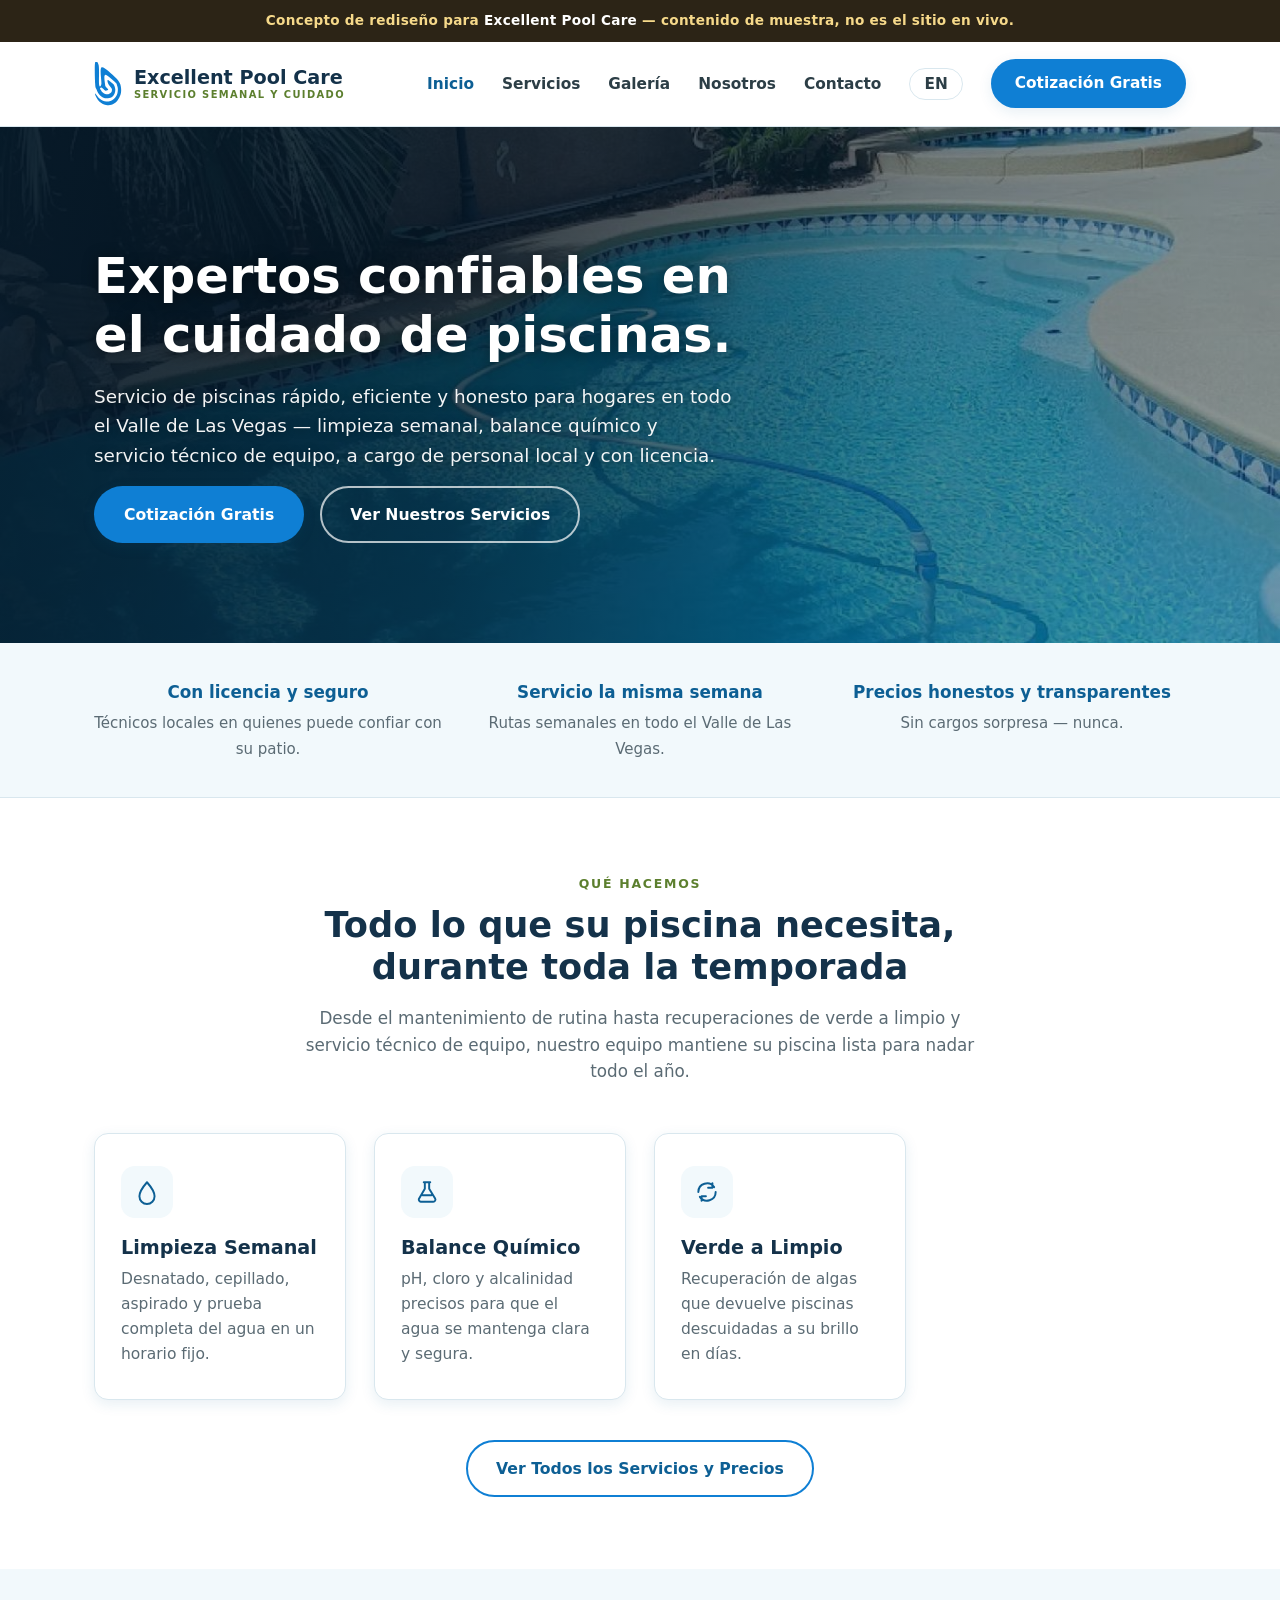
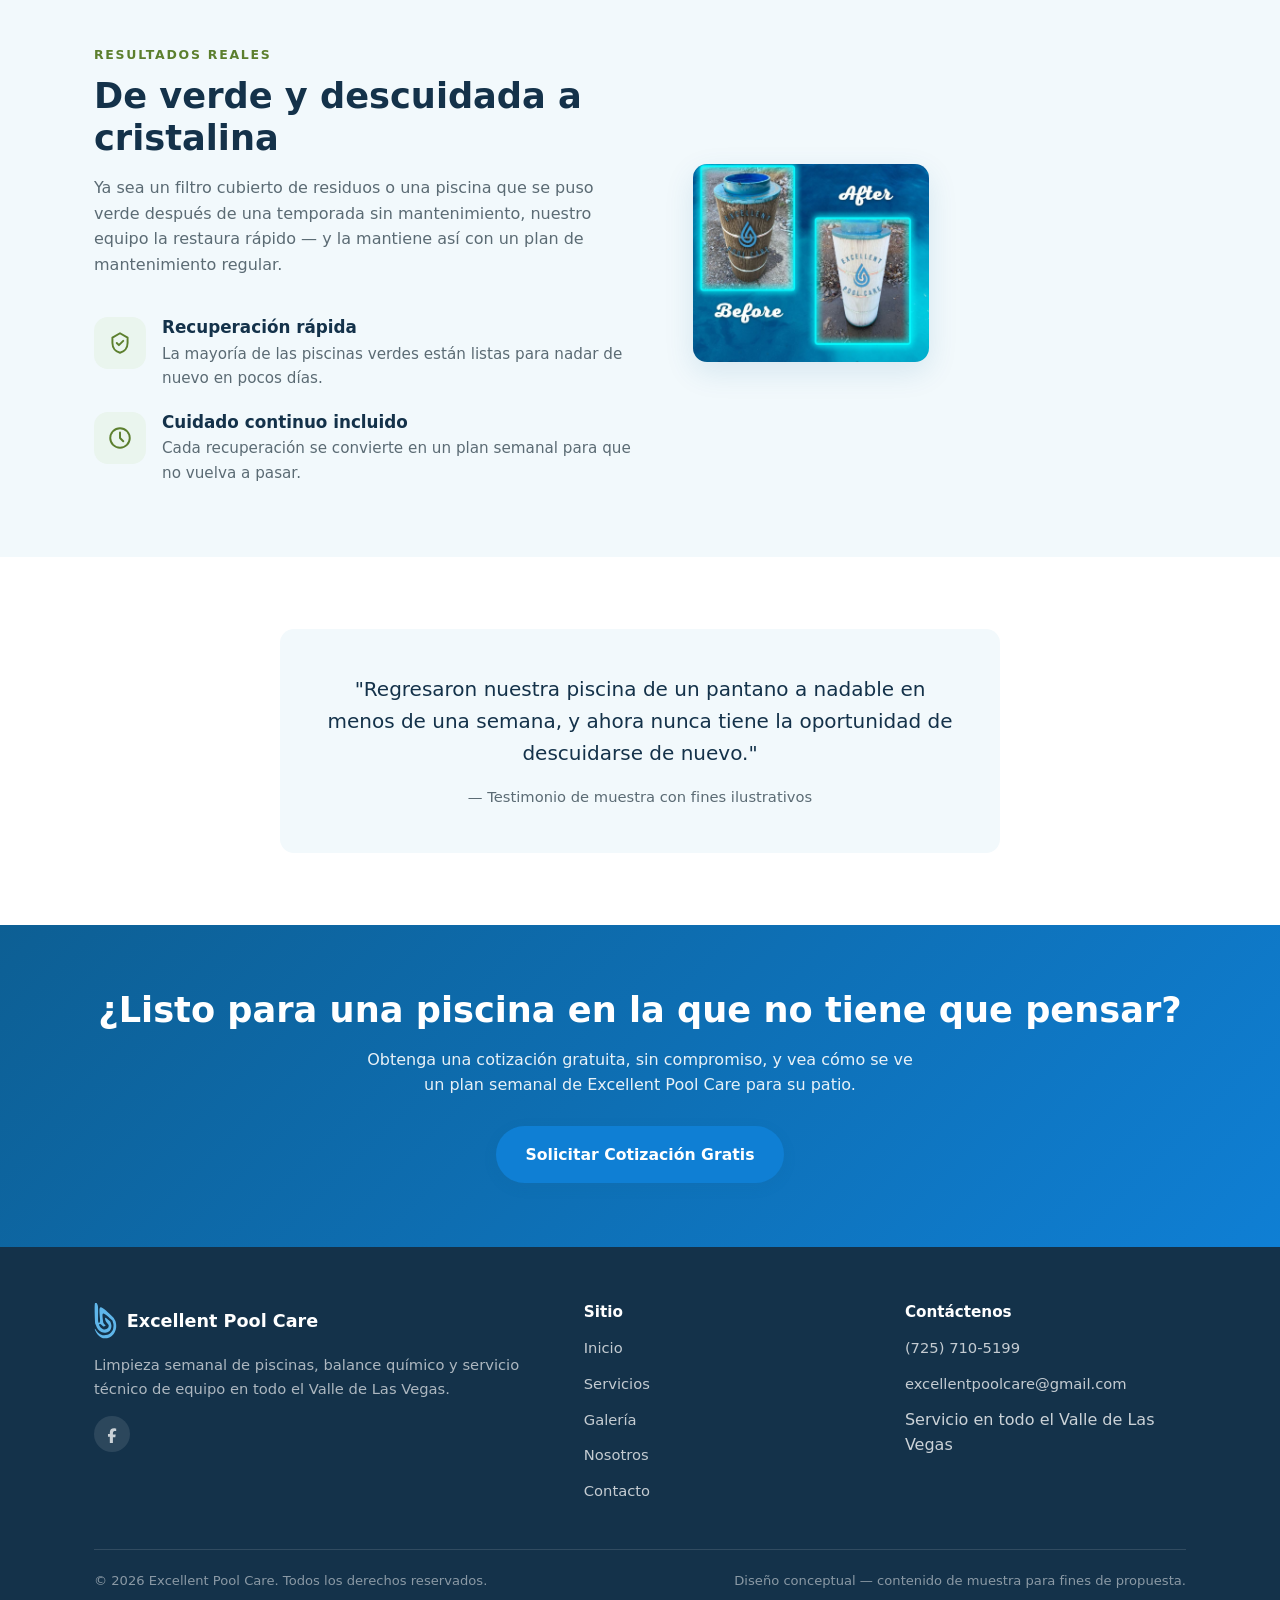
==== es/index.html @ 1e9fe2a5 "Initial commit: Excellent Pool Care redesign Static multi-page bilingual (EN/ES) site with services," ====
<!DOCTYPE html>
<html lang="es">
<head>
<meta charset="UTF-8">
<meta name="viewport" content="width=device-width, initial-scale=1.0">
<title>Excellent Pool Care | Limpieza y Mantenimiento de Piscinas en el Valle de Las Vegas</title>
<meta name="description" content="Excellent Pool Care ofrece limpieza semanal confiable, balance químico, recuperación de piscinas verdes y servicio técnico de equipo para hogares en todo el Valle de Las Vegas. Rápido, eficiente y honesto.">
<link rel="icon" type="image/svg+xml" href="../images/favicon.svg">
<link rel="preload" as="image" href="../images/hero-pool.jpg">
<link rel="stylesheet" href="../css/style.css">
</head>
<body>

<div class="mock-banner">Concepto de rediseño para <strong>Excellent Pool Care</strong> — contenido de muestra, no es el sitio en vivo.</div>

<header class="site-header">
  <div class="container">
    <a class="brand" href="index.html">
      <svg class="brand-mark" viewBox="0 0 63.44 100" xmlns="http://www.w3.org/2000/svg" aria-hidden="true">
        <path d="M 2.39 1.91 C 1.04 8.80 2.17 39.37 2.63 49.22 C 3.09 59.08 3.74 57.13 5.14 61.05 C 6.53 64.97 8.48 69.53 10.99 72.76 C 13.50 75.99 16.75 78.79 20.19 80.41 C 23.64 82.02 27.98 82.80 31.66 82.44 C 35.34 82.08 39.71 80.23 42.29 78.26 C 44.88 76.28 46.18 73.28 47.19 70.61 C 48.21 67.94 48.55 65.03 48.39 62.25 C 48.23 59.46 47.15 56.03 46.24 53.88 C 45.32 51.73 45.36 51.51 42.89 49.34 C 40.42 47.17 33.17 40.80 31.42 40.86 C 29.67 40.92 30.92 46.44 32.38 49.70 C 33.83 52.97 38.79 57.81 40.14 60.45 C 41.50 63.10 40.72 64.08 40.50 65.59 C 40.28 67.10 40.14 68.28 38.83 69.53 C 37.51 70.79 34.89 72.60 32.62 73.12 C 30.35 73.64 27.44 73.36 25.21 72.64 C 22.98 71.92 20.99 70.51 19.24 68.82 C 17.48 67.12 15.59 64.06 14.70 62.49 C 13.80 60.91 13.36 60.04 13.86 59.38 C 14.36 58.72 15.79 57.67 17.68 58.54 C 19.57 59.42 23.40 63.62 25.21 64.64 C 27.02 65.65 27.36 65.03 28.55 64.64 C 29.75 64.24 32.52 63.46 32.38 62.25 C 32.24 61.03 28.91 59.22 27.72 57.35 C 26.52 55.48 25.59 55.69 25.21 51.02 C 24.83 46.34 21.55 30.03 25.45 29.27 C 29.35 28.51 44.13 42.47 48.63 46.48 C 53.13 50.48 51.51 50.90 52.45 53.29 C 53.39 55.68 54.10 57.83 54.24 60.81 C 54.38 63.80 54.00 68.24 53.29 71.21 C 52.57 74.17 51.43 76.34 49.94 78.61 C 48.45 80.88 46.40 83.19 44.32 84.83 C 42.25 86.46 40.26 87.59 37.51 88.41 C 34.77 89.23 30.68 89.78 27.84 89.73 C 24.99 89.67 23.12 89.27 20.43 88.05 C 17.74 86.84 14.68 85.19 11.71 82.44 C 8.74 79.69 3.84 72.22 2.63 71.57 C 1.41 70.91 3.11 75.73 4.42 78.49 C 5.73 81.26 7.93 85.32 10.51 88.17 C 13.10 91.02 16.71 93.91 19.95 95.58 C 23.20 97.25 26.18 98.17 29.99 98.21 C 33.79 98.25 38.87 97.63 42.77 95.82 C 46.67 94.01 50.44 91.08 53.41 87.34 C 56.37 83.59 59.22 77.94 60.57 73.36 C 61.93 68.78 61.89 64.14 61.53 59.86 C 61.17 55.58 60.67 51.89 58.42 47.67 C 56.17 43.45 54.88 40.44 48.03 34.53 C 41.18 28.61 22.54 9.58 17.32 12.19 C 12.11 14.79 17.68 43.71 16.73 50.18 C 15.77 56.65 12.58 58.06 11.59 51.02 C 10.59 43.97 12.29 16.07 10.75 7.89 C 9.22 -0.30 3.74 -4.98 2.39 1.91 Z" fill="#0f7fd4"/>
      </svg>
      <span class="brand-name">Excellent Pool Care<small>SERVICIO SEMANAL Y CUIDADO</small></span>
    </a>
    <button class="nav-toggle" aria-label="Abrir menú de navegación" aria-expanded="false">
      <span></span><span></span><span></span>
    </button>
    <nav class="main-nav">
      <ul>
        <li><a href="index.html" aria-current="page">Inicio</a></li>
        <li><a href="services.html">Servicios</a></li>
        <li><a href="gallery.html">Galería</a></li>
        <li><a href="about.html">Nosotros</a></li>
        <li><a href="contact.html">Contacto</a></li>
        <li><a class="lang-switch" href="../index.html" aria-label="View this site in English">EN</a></li>
        <li><a class="btn btn-primary" href="contact.html">Cotización Gratis</a></li>
      </ul>
    </nav>
  </div>
</header>

<main>

  <!-- Hero -->
  <section class="hero" style="background-image: url('../images/hero-pool.jpg');">
    <div class="container">
      <div class="hero-inner">
        <h1>Expertos confiables en el cuidado de piscinas.</h1>
        <p class="lead">Servicio de piscinas rápido, eficiente y honesto para hogares en todo el Valle de Las Vegas — limpieza semanal, balance químico y servicio técnico de equipo, a cargo de personal local y con licencia.</p>
        <div class="hero-actions">
          <a href="contact.html" class="btn btn-primary">Cotización Gratis</a>
          <a href="services.html" class="btn btn-outline">Ver Nuestros Servicios</a>
        </div>
      </div>
    </div>
  </section>

  <!-- Reassurance strip -->
  <section class="strip">
    <div class="container">
      <div class="grid grid-3">
        <div class="text-center">
          <strong>Con licencia y seguro</strong>
          <span>Técnicos locales en quienes puede confiar con su patio.</span>
        </div>
        <div class="text-center">
          <strong>Servicio la misma semana</strong>
          <span>Rutas semanales en todo el Valle de Las Vegas.</span>
        </div>
        <div class="text-center">
          <strong>Precios honestos y transparentes</strong>
          <span>Sin cargos sorpresa — nunca.</span>
        </div>
      </div>
    </div>
  </section>

  <!-- Services overview -->
  <section>
    <div class="container">
      <div class="section-head">
        <span class="eyebrow">Qué Hacemos</span>
        <h2>Todo lo que su piscina necesita, durante toda la temporada</h2>
        <p>Desde el mantenimiento de rutina hasta recuperaciones de verde a limpio y servicio técnico de equipo, nuestro equipo mantiene su piscina lista para nadar todo el año.</p>
      </div>

      <div class="grid grid-4">
        <div class="card">
          <div class="icon-badge">
            <svg viewBox="0 0 24 24" fill="none" stroke="currentColor" stroke-width="1.8" stroke-linecap="round" stroke-linejoin="round"><path d="M12 3s7 8 7 13a7 7 0 0 1-14 0c0-5 7-13 7-13Z"/></svg>
          </div>
          <h3>Limpieza Semanal</h3>
          <p>Desnatado, cepillado, aspirado y prueba completa del agua en un horario fijo.</p>
        </div>
        <div class="card">
          <div class="icon-badge">
            <svg viewBox="0 0 24 24" fill="none" stroke="currentColor" stroke-width="1.8" stroke-linecap="round" stroke-linejoin="round"><path d="M9 3h6M10 3v6l-5.5 9.5A2 2 0 0 0 6.2 21h11.6a2 2 0 0 0 1.7-3.03L14 9V3M8 15h8"/></svg>
          </div>
          <h3>Balance Químico</h3>
          <p>pH, cloro y alcalinidad precisos para que el agua se mantenga clara y segura.</p>
        </div>
        <div class="card">
          <div class="icon-badge">
            <svg viewBox="0 0 24 24" fill="none" stroke="currentColor" stroke-width="1.8" stroke-linecap="round" stroke-linejoin="round"><path d="M4 12a8 8 0 0 1 14.6-4.5M20 12a8 8 0 0 1-14.6 4.5M17 4v4h-4M7 20v-4h4"/></svg>
          </div>
          <h3>Verde a Limpio</h3>
          <p>Recuperación de algas que devuelve piscinas descuidadas a su brillo en días.</p>
        </div>
      </div>

      <div class="text-center mt-lg">
        <a href="services.html" class="btn btn-secondary">Ver Todos los Servicios y Precios</a>
      </div>
    </div>
  </section>

  <!-- Before / After -->
  <section class="section-alt">
    <div class="container">
      <div class="two-col">
        <div>
          <span class="eyebrow">Resultados Reales</span>
          <h2>De verde y descuidada a cristalina</h2>
          <p style="color: var(--color-text-muted);">Ya sea un filtro cubierto de residuos o una piscina que se puso verde después de una temporada sin mantenimiento, nuestro equipo la restaura rápido — y la mantiene así con un plan de mantenimiento regular.</p>
          <div class="value-list mt-lg" style="grid-template-columns: 1fr;">
            <div class="value-item">
              <div class="icon-badge">
                <svg viewBox="0 0 24 24" fill="none" stroke="currentColor" stroke-width="1.8" stroke-linecap="round" stroke-linejoin="round"><path d="m9 12 2 2 4-4M12 3l7 4v5c0 4.5-3 8-7 9-4-1-7-4.5-7-9V7l7-4Z"/></svg>
              </div>
              <div>
                <h3>Recuperación rápida</h3>
                <p>La mayoría de las piscinas verdes están listas para nadar de nuevo en pocos días.</p>
              </div>
            </div>
            <div class="value-item">
              <div class="icon-badge">
                <svg viewBox="0 0 24 24" fill="none" stroke="currentColor" stroke-width="1.8" stroke-linecap="round" stroke-linejoin="round"><circle cx="12" cy="12" r="9"/><path d="M12 7v5l3 3"/></svg>
              </div>
              <div>
                <h3>Cuidado continuo incluido</h3>
                <p>Cada recuperación se convierte en un plan semanal para que no vuelva a pasar.</p>
              </div>
            </div>
          </div>
        </div>
        <div class="before-after">
          <figure>
            <img src="../images/filter-before-after.jpg" alt="Cartucho de filtro de piscina antes y después de la limpieza por Excellent Pool Care">
          </figure>
        </div>
      </div>
    </div>
  </section>

  <!-- Testimonial -->
  <section>
    <div class="container">
      <div class="testimonial" style="max-width: 720px; margin: 0 auto;">
        <p class="quote">"Regresaron nuestra piscina de un pantano a nadable en menos de una semana, y ahora nunca tiene la oportunidad de descuidarse de nuevo."</p>
        <p class="attribution">— Testimonio de muestra con fines ilustrativos</p>
      </div>
    </div>
  </section>

  <!-- CTA -->
  <section class="cta-band">
    <div class="container">
      <h2>¿Listo para una piscina en la que no tiene que pensar?</h2>
      <p>Obtenga una cotización gratuita, sin compromiso, y vea cómo se ve un plan semanal de Excellent Pool Care para su patio.</p>
      <a href="contact.html" class="btn btn-primary">Solicitar Cotización Gratis</a>
    </div>
  </section>

</main>

<footer class="site-footer">
  <div class="container">
    <div class="footer-grid">
      <div>
        <div class="footer-brand">
          <svg viewBox="0 0 63.44 100" xmlns="http://www.w3.org/2000/svg" aria-hidden="true">
            <path d="M 2.39 1.91 C 1.04 8.80 2.17 39.37 2.63 49.22 C 3.09 59.08 3.74 57.13 5.14 61.05 C 6.53 64.97 8.48 69.53 10.99 72.76 C 13.50 75.99 16.75 78.79 20.19 80.41 C 23.64 82.02 27.98 82.80 31.66 82.44 C 35.34 82.08 39.71 80.23 42.29 78.26 C 44.88 76.28 46.18 73.28 47.19 70.61 C 48.21 67.94 48.55 65.03 48.39 62.25 C 48.23 59.46 47.15 56.03 46.24 53.88 C 45.32 51.73 45.36 51.51 42.89 49.34 C 40.42 47.17 33.17 40.80 31.42 40.86 C 29.67 40.92 30.92 46.44 32.38 49.70 C 33.83 52.97 38.79 57.81 40.14 60.45 C 41.50 63.10 40.72 64.08 40.50 65.59 C 40.28 67.10 40.14 68.28 38.83 69.53 C 37.51 70.79 34.89 72.60 32.62 73.12 C 30.35 73.64 27.44 73.36 25.21 72.64 C 22.98 71.92 20.99 70.51 19.24 68.82 C 17.48 67.12 15.59 64.06 14.70 62.49 C 13.80 60.91 13.36 60.04 13.86 59.38 C 14.36 58.72 15.79 57.67 17.68 58.54 C 19.57 59.42 23.40 63.62 25.21 64.64 C 27.02 65.65 27.36 65.03 28.55 64.64 C 29.75 64.24 32.52 63.46 32.38 62.25 C 32.24 61.03 28.91 59.22 27.72 57.35 C 26.52 55.48 25.59 55.69 25.21 51.02 C 24.83 46.34 21.55 30.03 25.45 29.27 C 29.35 28.51 44.13 42.47 48.63 46.48 C 53.13 50.48 51.51 50.90 52.45 53.29 C 53.39 55.68 54.10 57.83 54.24 60.81 C 54.38 63.80 54.00 68.24 53.29 71.21 C 52.57 74.17 51.43 76.34 49.94 78.61 C 48.45 80.88 46.40 83.19 44.32 84.83 C 42.25 86.46 40.26 87.59 37.51 88.41 C 34.77 89.23 30.68 89.78 27.84 89.73 C 24.99 89.67 23.12 89.27 20.43 88.05 C 17.74 86.84 14.68 85.19 11.71 82.44 C 8.74 79.69 3.84 72.22 2.63 71.57 C 1.41 70.91 3.11 75.73 4.42 78.49 C 5.73 81.26 7.93 85.32 10.51 88.17 C 13.10 91.02 16.71 93.91 19.95 95.58 C 23.20 97.25 26.18 98.17 29.99 98.21 C 33.79 98.25 38.87 97.63 42.77 95.82 C 46.67 94.01 50.44 91.08 53.41 87.34 C 56.37 83.59 59.22 77.94 60.57 73.36 C 61.93 68.78 61.89 64.14 61.53 59.86 C 61.17 55.58 60.67 51.89 58.42 47.67 C 56.17 43.45 54.88 40.44 48.03 34.53 C 41.18 28.61 22.54 9.58 17.32 12.19 C 12.11 14.79 17.68 43.71 16.73 50.18 C 15.77 56.65 12.58 58.06 11.59 51.02 C 10.59 43.97 12.29 16.07 10.75 7.89 C 9.22 -0.30 3.74 -4.98 2.39 1.91 Z" fill="#5fb6ea"/>
          </svg>
          <span>Excellent Pool Care</span>
        </div>
        <p>Limpieza semanal de piscinas, balance químico y servicio técnico de equipo en todo el Valle de Las Vegas.</p>
        <div class="footer-social">
          <a href="https://www.facebook.com/Excellentpoolcare" target="_blank" rel="noopener" aria-label="Excellent Pool Care on Facebook">
            <svg viewBox="0 0 24 24" fill="currentColor" aria-hidden="true"><path d="M9.101 23.691v-7.98H6.627v-3.667h2.474v-1.58c0-4.085 1.848-5.978 5.858-5.978.401 0 .955.042 1.468.103a8.68 8.68 0 0 1 1.141.195v3.325a8.623 8.623 0 0 0-.653-.036 4.6 4.6 0 0 0-.674-.006c-.922 0-1.663.198-2.2.699-.577.523-.855 1.323-.855 2.412v1.353l3.746.001-.494 3.667h-3.223v7.98H9.101z"/></svg>
          </a>
        </div>
      </div>
      <div>
        <h4>Sitio</h4>
        <ul>
          <li><a href="index.html">Inicio</a></li>
          <li><a href="services.html">Servicios</a></li>
          <li><a href="gallery.html">Galería</a></li>
          <li><a href="about.html">Nosotros</a></li>
          <li><a href="contact.html">Contacto</a></li>
        </ul>
      </div>
      <div>
        <h4>Contáctenos</h4>
        <ul>
          <li><a href="tel:+17257105199">(725) 710-5199</a></li>
          <li><a href="mailto:excellentpoolcare@gmail.com">excellentpoolcare@gmail.com</a></li>
          <li>Servicio en todo el Valle de Las Vegas</li>
        </ul>
      </div>
    </div>
    <div class="footer-bottom">
      <span>&copy; <span id="year"></span> Excellent Pool Care. Todos los derechos reservados.</span>
      <span>Diseño conceptual — contenido de muestra para fines de propuesta.</span>
    </div>
  </div>
</footer>

<script src="../js/main.js"></script>

</body>
</html>
---- css/style.css ----
/* ===== Design tokens ===== */
:root {
  --color-primary: #0f7fd4;
  --color-primary-dark: #0d5f94;
  --color-primary-light: #5fb6ea;
  --color-accent: #7ea23c;
  --color-accent-dark: #5c7f2e;
  --color-ink: #14324a;
  --color-text: #2c3e46;
  --color-text-muted: #5b6b74;
  --color-surface: #f2f9fc;
  --color-surface-alt: #eaf5ee;
  --color-border: #d9e7ee;
  --color-white: #ffffff;
  --font-heading: 'Poppins', 'Segoe UI', system-ui, sans-serif;
  --font-body: 'Inter', 'Segoe UI', system-ui, sans-serif;
  --radius: 14px;
  --shadow: 0 10px 30px rgba(15, 95, 148, 0.12);
  --shadow-sm: 0 4px 14px rgba(15, 95, 148, 0.10);
}

* { box-sizing: border-box; }
html { scroll-behavior: smooth; }

body {
  margin: 0;
  font-family: var(--font-body);
  color: var(--color-text);
  background: var(--color-white);
  line-height: 1.6;
  -webkit-font-smoothing: antialiased;
}

h1, h2, h3, h4 {
  font-family: var(--font-heading);
  color: var(--color-ink);
  line-height: 1.2;
  margin: 0 0 16px;
  font-weight: 700;
}

h1 { font-size: clamp(2.1rem, 4vw, 3.1rem); }
h2 { font-size: clamp(1.6rem, 3vw, 2.2rem); }
h3 { font-size: 1.2rem; }

p { margin: 0 0 16px; }
a { color: var(--color-primary-dark); text-decoration: none; }
img { max-width: 100%; display: block; }

.container {
  width: 100%;
  max-width: 1140px;
  margin: 0 auto;
  padding: 0 24px;
}

section { padding: 72px 0; }
.section-alt { background: var(--color-surface); }

.section-head { max-width: 680px; margin: 0 auto 48px; text-align: center; }
.section-head p { color: var(--color-text-muted); font-size: 1.05rem; }

.eyebrow {
  display: inline-block;
  font-size: 0.78rem;
  letter-spacing: 0.14em;
  text-transform: uppercase;
  color: var(--color-accent-dark);
  font-weight: 700;
  margin-bottom: 10px;
}

.text-center { text-align: center; }
.mt-lg { margin-top: 40px; }

/* ===== Buttons ===== */
.btn {
  display: inline-block;
  padding: 14px 28px;
  border-radius: 999px;
  font-weight: 600;
  font-size: 0.98rem;
  transition: transform 0.15s ease, box-shadow 0.15s ease, background 0.15s ease;
  border: 2px solid transparent;
  cursor: pointer;
}
.btn-primary {
  background: var(--color-primary);
  color: var(--color-white);
  box-shadow: var(--shadow-sm);
}
.btn-primary:hover { background: var(--color-primary-dark); transform: translateY(-2px); }
.btn-outline {
  background: transparent;
  border-color: rgba(255,255,255,0.7);
  color: var(--color-white);
}
.btn-outline:hover { background: rgba(255,255,255,0.15); transform: translateY(-2px); }
.btn-secondary {
  background: var(--color-white);
  color: var(--color-primary-dark);
  border-color: var(--color-primary);
}
.btn-secondary:hover { background: var(--color-primary); color: var(--color-white); transform: translateY(-2px); }

/* ===== Header ===== */
.site-header {
  position: sticky;
  top: 0;
  z-index: 100;
  background: rgba(255,255,255,0.94);
  backdrop-filter: blur(8px);
  border-bottom: 1px solid var(--color-border);
}
.site-header .container {
  display: flex;
  align-items: center;
  justify-content: space-between;
  height: 84px;
}
.brand {
  display: flex;
  align-items: center;
  gap: 12px;
  color: var(--color-ink);
}
.brand-mark {
  width: auto;
  height: 44px;
  flex-shrink: 0;
}
.brand-name {
  font-family: var(--font-heading);
  font-weight: 700;
  font-size: 1.2rem;
  line-height: 1.15;
  color: var(--color-ink);
}
.brand-name small {
  display: block;
  font-size: 0.62rem;
  letter-spacing: 0.14em;
  color: var(--color-accent-dark);
  font-weight: 600;
}

.nav-toggle {
  display: none;
  flex-direction: column;
  justify-content: center;
  gap: 5px;
  width: 40px;
  height: 40px;
  background: none;
  border: none;
  cursor: pointer;
}
.nav-toggle span {
  display: block;
  height: 2px;
  background: var(--color-ink);
  border-radius: 2px;
}

.main-nav ul {
  display: flex;
  align-items: center;
  gap: 28px;
  list-style: none;
  margin: 0;
  padding: 0;
}
.main-nav a {
  color: var(--color-text);
  font-weight: 600;
  font-size: 0.96rem;
}
.main-nav a:hover { color: var(--color-primary-dark); }
.main-nav a[aria-current="page"] { color: var(--color-primary-dark); }
.main-nav .btn { padding: 10px 22px; }
.main-nav .btn-primary { color: var(--color-white); }

.lang-switch {
  border: 1px solid var(--color-border);
  border-radius: 999px;
  padding: 6px 14px;
  font-weight: 700 !important;
}
.lang-switch:hover { border-color: var(--color-primary); color: var(--color-primary-dark); }

/* ===== Hero ===== */
.hero {
  position: relative;
  padding: 120px 0 100px;
  color: var(--color-white);
  background-color: var(--color-primary-dark);
  background-size: cover;
  background-position: center;
  overflow: hidden;
}
.hero::before {
  content: '';
  position: absolute;
  inset: 0;
  background: linear-gradient(100deg, rgba(6,26,42,0.92) 0%, rgba(6,26,42,0.78) 38%, rgba(6,40,60,0.55) 68%, rgba(6,40,60,0.42) 100%);
  z-index: 0;
}
.hero .container { position: relative; z-index: 1; }
.hero-inner { max-width: 640px; }
.hero h1 { color: var(--color-white); text-shadow: 0 2px 16px rgba(0,0,0,0.45); }
.hero .lead { font-size: 1.15rem; color: rgba(255,255,255,0.95); text-shadow: 0 1px 10px rgba(0,0,0,0.4); }
.hero-actions { display: flex; gap: 16px; flex-wrap: wrap; margin-top: 8px; }

.page-hero {
  position: relative;
  padding: 80px 0 64px;
  color: var(--color-white);
  background-color: var(--color-primary-dark);
  background-size: cover;
  background-position: center;
  text-align: center;
  overflow: hidden;
}
.page-hero::before {
  content: '';
  position: absolute;
  inset: 0;
  background: linear-gradient(180deg, rgba(6,26,42,0.86), rgba(6,40,60,0.72));
  z-index: 0;
}
.page-hero .container { position: relative; z-index: 1; }
.page-hero h1 { color: var(--color-white); text-shadow: 0 2px 16px rgba(0,0,0,0.45); }
.page-hero p { max-width: 620px; margin: 0 auto; color: rgba(255,255,255,0.95); font-size: 1.08rem; text-shadow: 0 1px 10px rgba(0,0,0,0.4); }
.page-hero .eyebrow { text-shadow: 0 1px 8px rgba(0,0,0,0.4); }

/* ===== Reassurance strip ===== */
.strip {
  padding: 36px 0;
  background: var(--color-surface);
  border-bottom: 1px solid var(--color-border);
}
.strip .grid { gap: 24px; }
.strip strong {
  display: block;
  font-family: var(--font-heading);
  color: var(--color-primary-dark);
  font-size: 1.05rem;
  margin-bottom: 4px;
}
.strip span { color: var(--color-text-muted); font-size: 0.94rem; }

/* ===== Grid ===== */
.grid { display: grid; gap: 28px; }
.grid-2 { grid-template-columns: repeat(2, 1fr); }
.grid-3 { grid-template-columns: repeat(3, 1fr); }
.grid-4 { grid-template-columns: repeat(4, 1fr); }

/* ===== Cards ===== */
.card {
  background: var(--color-white);
  border: 1px solid var(--color-border);
  border-radius: var(--radius);
  padding: 32px 26px;
  box-shadow: var(--shadow-sm);
  transition: transform 0.18s ease, box-shadow 0.18s ease;
}
.card:hover { transform: translateY(-4px); box-shadow: var(--shadow); }
.card h3 { margin-bottom: 8px; }
.card p { color: var(--color-text-muted); margin-bottom: 0; font-size: 0.97rem; }

.icon-badge {
  width: 52px;
  height: 52px;
  border-radius: 14px;
  background: var(--color-surface-alt);
  color: var(--color-accent-dark);
  display: flex;
  align-items: center;
  justify-content: center;
  margin-bottom: 18px;
}
.icon-badge svg { width: 26px; height: 26px; }
.card .icon-badge { background: var(--color-surface); color: var(--color-primary-dark); }

/* ===== Two column ===== */
.two-col {
  display: grid;
  grid-template-columns: 1.1fr 1fr;
  gap: 56px;
  align-items: center;
}
.two-col img { border-radius: var(--radius); box-shadow: var(--shadow); }

.value-list { display: grid; gap: 22px; }
.value-item { display: flex; gap: 16px; align-items: flex-start; }
.value-item .icon-badge { margin-bottom: 0; flex-shrink: 0; }
.value-item h3 { margin-bottom: 4px; font-size: 1.05rem; }
.value-item p { color: var(--color-text-muted); margin-bottom: 0; font-size: 0.95rem; }

/* ===== Before/after ===== */
.before-after {
  display: grid;
  grid-template-columns: 1fr 1fr;
  gap: 20px;
  align-items: center;
}
.before-after figure { margin: 0; }
.before-after img { border-radius: var(--radius); box-shadow: var(--shadow); }
.before-after figcaption {
  text-align: center;
  margin-top: 10px;
  font-family: var(--font-heading);
  font-weight: 700;
  color: var(--color-primary-dark);
  letter-spacing: 0.04em;
  text-transform: uppercase;
  font-size: 0.85rem;
}

/* ===== Gallery ===== */
.gallery-grid {
  display: grid;
  grid-template-columns: repeat(3, 1fr);
  gap: 20px;
}
.gallery-grid figure {
  margin: 0;
  border-radius: var(--radius);
  overflow: hidden;
  box-shadow: var(--shadow-sm);
  position: relative;
}
.gallery-grid img, .gallery-grid video { height: 260px; width: 100%; object-fit: cover; transition: transform 0.3s ease; display: block; background: #000; }
.gallery-grid figure:hover img { transform: scale(1.05); }
.gallery-grid figcaption {
  position: absolute;
  left: 0; right: 0; bottom: 0;
  padding: 14px 16px;
  background: linear-gradient(0deg, rgba(15,50,74,0.85), transparent);
  color: var(--color-white);
  font-size: 0.88rem;
  font-weight: 600;
}

/* ===== Process steps ===== */
.steps {
  display: grid;
  grid-template-columns: repeat(4, 1fr);
  gap: 24px;
  counter-reset: step;
}
.step { text-align: center; }
.step-number {
  width: 46px;
  height: 46px;
  border-radius: 50%;
  background: var(--color-primary);
  color: var(--color-white);
  font-family: var(--font-heading);
  font-weight: 700;
  display: flex;
  align-items: center;
  justify-content: center;
  margin: 0 auto 16px;
}
.step h3 { font-size: 1.02rem; margin-bottom: 6px; }
.step p { color: var(--color-text-muted); font-size: 0.92rem; margin-bottom: 0; }

/* ===== Testimonial ===== */
.testimonial {
  background: var(--color-surface);
  border-radius: var(--radius);
  padding: 44px;
  text-align: center;
}
.testimonial .quote {
  font-family: var(--font-heading);
  font-size: 1.25rem;
  color: var(--color-ink);
  margin-bottom: 16px;
}
.testimonial .attribution { color: var(--color-text-muted); font-size: 0.92rem; margin: 0; }

/* ===== Pricing ===== */
.plan-grid { display: grid; grid-template-columns: repeat(3, 1fr); gap: 28px; }
.plan {
  background: var(--color-white);
  border: 1px solid var(--color-border);
  border-radius: var(--radius);
  padding: 34px 28px;
  box-shadow: var(--shadow-sm);
  display: flex;
  flex-direction: column;
}
.plan.featured {
  border-color: var(--color-primary);
  box-shadow: var(--shadow);
  position: relative;
  transform: translateY(-8px);
}
.plan-badge {
  position: absolute;
  top: -14px;
  left: 50%;
  transform: translateX(-50%);
  background: var(--color-accent);
  color: var(--color-white);
  font-size: 0.72rem;
  font-weight: 700;
  letter-spacing: 0.06em;
  text-transform: uppercase;
  padding: 6px 16px;
  border-radius: 999px;
}
.plan h3 { margin-bottom: 4px; }
.plan .price {
  font-family: var(--font-heading);
  font-size: 2rem;
  font-weight: 700;
  color: var(--color-primary-dark);
  margin-bottom: 4px;
}
.plan .price span { font-size: 0.9rem; font-weight: 500; color: var(--color-text-muted); }
.plan-desc { color: var(--color-text-muted); font-size: 0.92rem; margin-bottom: 20px; }
.plan ul { list-style: none; margin: 0 0 26px; padding: 0; flex-grow: 1; }
.plan li {
  display: flex;
  gap: 10px;
  align-items: flex-start;
  font-size: 0.93rem;
  color: var(--color-text);
  margin-bottom: 12px;
}
.plan li svg { width: 18px; height: 18px; flex-shrink: 0; color: var(--color-accent-dark); margin-top: 2px; }

/* ===== FAQ ===== */
.faq-item {
  border-bottom: 1px solid var(--color-border);
  padding: 22px 0;
}
.faq-item h3 { margin-bottom: 8px; font-size: 1.05rem; }
.faq-item p { color: var(--color-text-muted); margin-bottom: 0; }

/* ===== CTA band ===== */
.cta-band {
  background: linear-gradient(135deg, var(--color-primary-dark), var(--color-primary));
  color: var(--color-white);
  text-align: center;
  padding: 64px 0;
}
.cta-band h2 { color: var(--color-white); }
.cta-band p { color: rgba(255,255,255,0.9); max-width: 560px; margin: 0 auto 28px; }

/* ===== Contact ===== */
.contact-grid {
  display: grid;
  grid-template-columns: 1fr 1fr;
  gap: 48px;
}
.contact-card {
  background: var(--color-white);
  border: 1px solid var(--color-border);
  border-radius: var(--radius);
  padding: 30px;
  box-shadow: var(--shadow-sm);
  margin-bottom: 20px;
}
.contact-card h3 { margin-bottom: 6px; }
.contact-card a { color: var(--color-primary-dark); font-weight: 600; }
.contact-card p { color: var(--color-text-muted); margin-bottom: 4px; }

form.contact-form { display: grid; gap: 18px; }
.form-row { display: grid; grid-template-columns: 1fr 1fr; gap: 18px; }
label { font-weight: 600; font-size: 0.9rem; color: var(--color-ink); margin-bottom: 6px; display: block; }
input, textarea, select {
  width: 100%;
  padding: 12px 14px;
  border: 1px solid var(--color-border);
  border-radius: 10px;
  font-family: var(--font-body);
  font-size: 0.96rem;
  color: var(--color-text);
  background: var(--color-white);
}
input:focus, textarea:focus, select:focus {
  outline: none;
  border-color: var(--color-primary);
  box-shadow: 0 0 0 3px rgba(28,134,201,0.15);
}
textarea { resize: vertical; min-height: 120px; }

.badge-strip {
  display: flex;
  flex-wrap: wrap;
  gap: 14px;
  margin-top: 18px;
}
.badge-pill {
  display: inline-flex;
  align-items: center;
  gap: 8px;
  background: var(--color-surface);
  border: 1px solid var(--color-border);
  border-radius: 999px;
  padding: 8px 16px;
  font-size: 0.85rem;
  font-weight: 600;
  color: var(--color-primary-dark);
}
.badge-pill svg { width: 16px; height: 16px; color: var(--color-accent-dark); }

.mock-banner {
  background: #2c2416;
  color: #f6d98a;
  text-align: center;
  font-size: 0.85rem;
  font-weight: 600;
  padding: 10px 16px;
  letter-spacing: 0.02em;
}
.mock-banner strong { color: #fff; }

/* ===== Footer ===== */
.site-footer {
  background: var(--color-ink);
  color: rgba(255,255,255,0.78);
  padding: 56px 0 24px;
}
.footer-grid {
  display: grid;
  grid-template-columns: 1.6fr 1fr 1fr;
  gap: 40px;
  padding-bottom: 36px;
  border-bottom: 1px solid rgba(255,255,255,0.12);
}
.footer-brand { display: flex; align-items: center; gap: 10px; margin-bottom: 14px; }
.footer-brand svg { width: auto; height: 36px; }
.footer-brand span { font-family: var(--font-heading); font-weight: 700; color: #fff; font-size: 1.1rem; }
.site-footer p { color: rgba(255,255,255,0.65); font-size: 0.92rem; }
.site-footer h4 { color: #fff; font-size: 0.95rem; margin-bottom: 14px; }
.site-footer ul { list-style: none; margin: 0; padding: 0; }
.site-footer li { margin-bottom: 10px; }
.site-footer a { color: rgba(255,255,255,0.75); font-size: 0.92rem; }
.site-footer a:hover { color: #fff; }
.footer-social a {
  display: inline-flex;
  align-items: center;
  justify-content: center;
  width: 36px; height: 36px;
  border-radius: 50%;
  background: rgba(255,255,255,0.1);
}
.footer-social svg { width: 18px; height: 18px; }
.footer-bottom {
  display: flex;
  justify-content: space-between;
  flex-wrap: wrap;
  gap: 10px;
  padding-top: 20px;
  font-size: 0.82rem;
  color: rgba(255,255,255,0.5);
}

/* ===== Responsive ===== */
@media (max-width: 900px) {
  .grid-4 { grid-template-columns: repeat(2, 1fr); }
  .grid-3 { grid-template-columns: repeat(2, 1fr); }
  .two-col { grid-template-columns: 1fr; }
  .contact-grid { grid-template-columns: 1fr; }
  .plan-grid { grid-template-columns: 1fr; }
  .plan.featured { transform: none; }
  .steps { grid-template-columns: repeat(2, 1fr); }
  .gallery-grid { grid-template-columns: repeat(2, 1fr); }
  .footer-grid { grid-template-columns: 1fr 1fr; }
}

@media (max-width: 720px) {
  .nav-toggle { display: flex; }
  .main-nav {
    position: absolute;
    top: 84px;
    left: 0;
    right: 0;
    background: var(--color-white);
    border-bottom: 1px solid var(--color-border);
    box-shadow: var(--shadow);
    display: none;
  }
  .main-nav.open { display: block; }
  .main-nav ul {
    flex-direction: column;
    align-items: stretch;
    gap: 0;
    padding: 12px 24px 24px;
  }
  .main-nav li { border-bottom: 1px solid var(--color-border); }
  .main-nav li:last-child { border-bottom: none; padding-top: 14px; }
  .main-nav a { display: block; padding: 14px 0; }
  .main-nav .btn { text-align: center; color: var(--color-white); }
  .grid-2, .grid-3, .grid-4 { grid-template-columns: 1fr; }
  .before-after { grid-template-columns: 1fr; }
  .steps { grid-template-columns: 1fr; }
  .gallery-grid { grid-template-columns: 1fr; }
  .form-row { grid-template-columns: 1fr; }
  .footer-grid { grid-template-columns: 1fr; }
  section { padding: 56px 0; }
  .hero { padding: 90px 0 70px; }
}
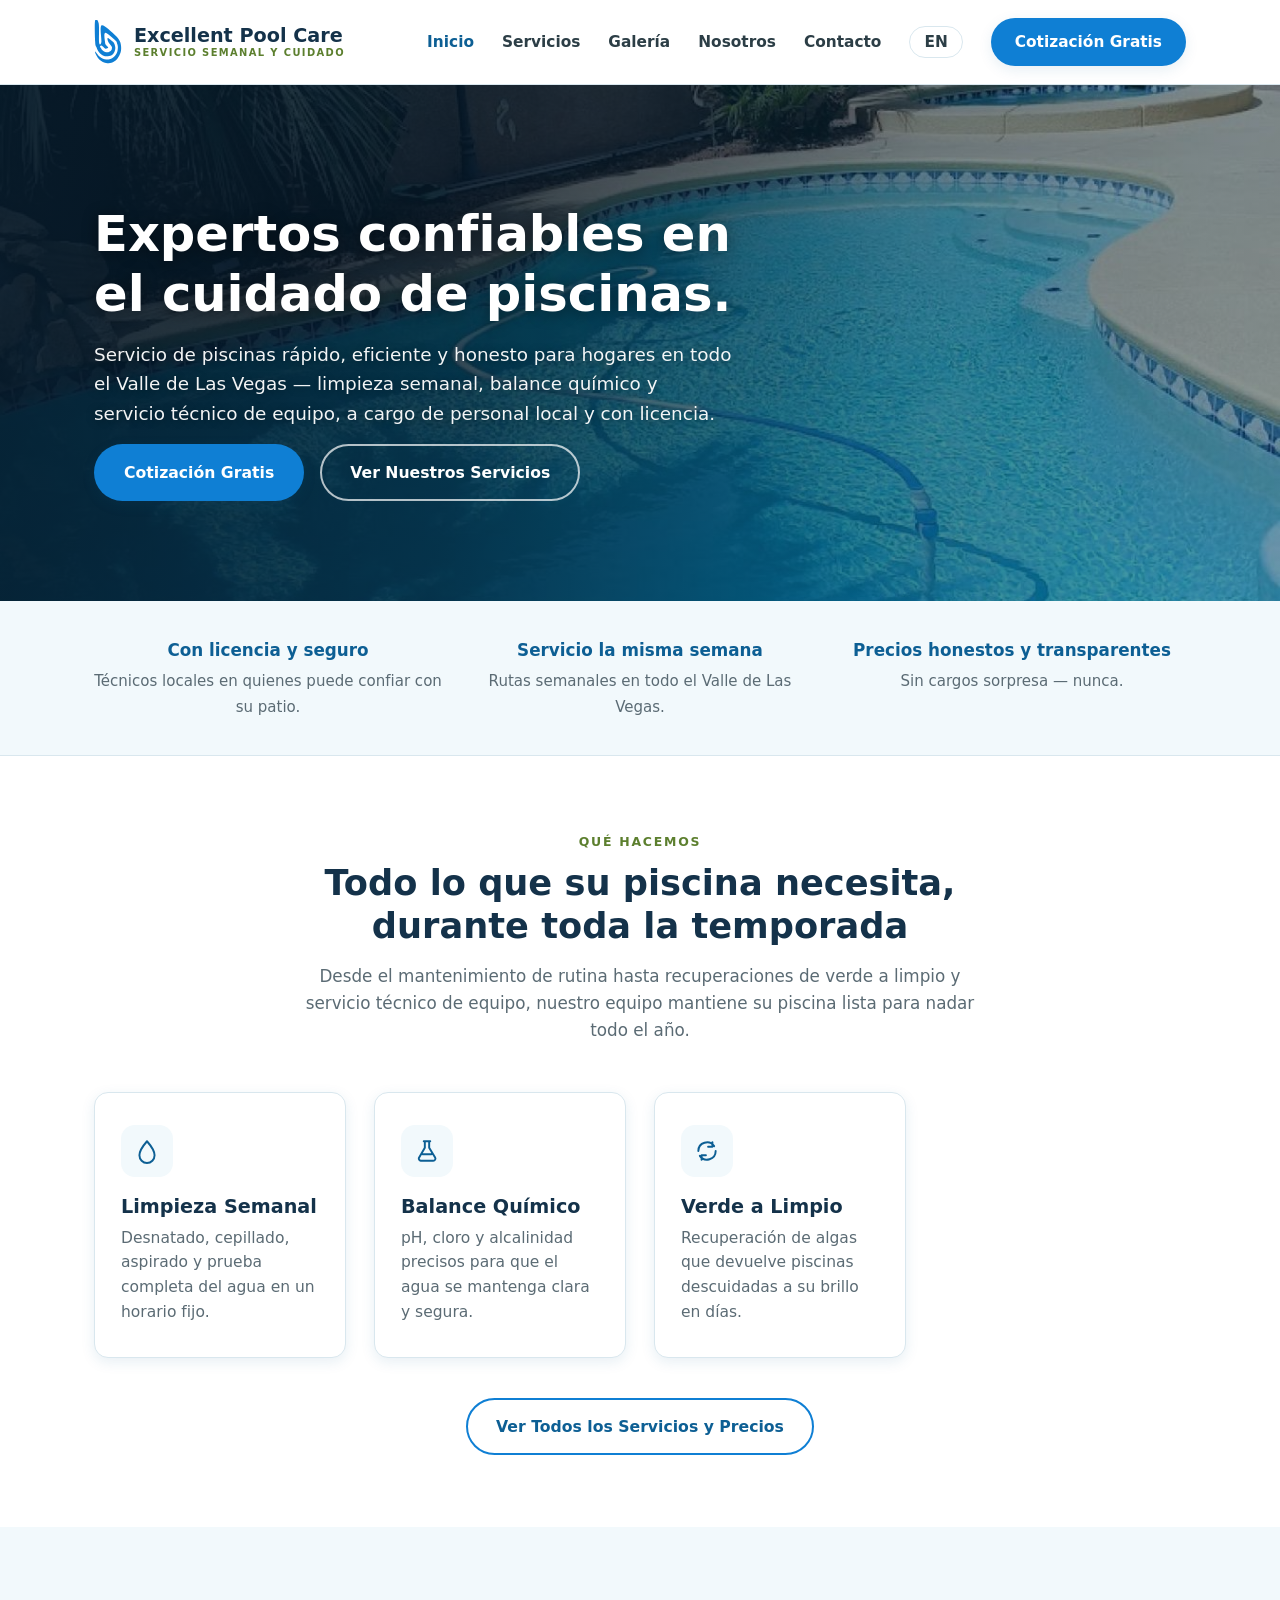
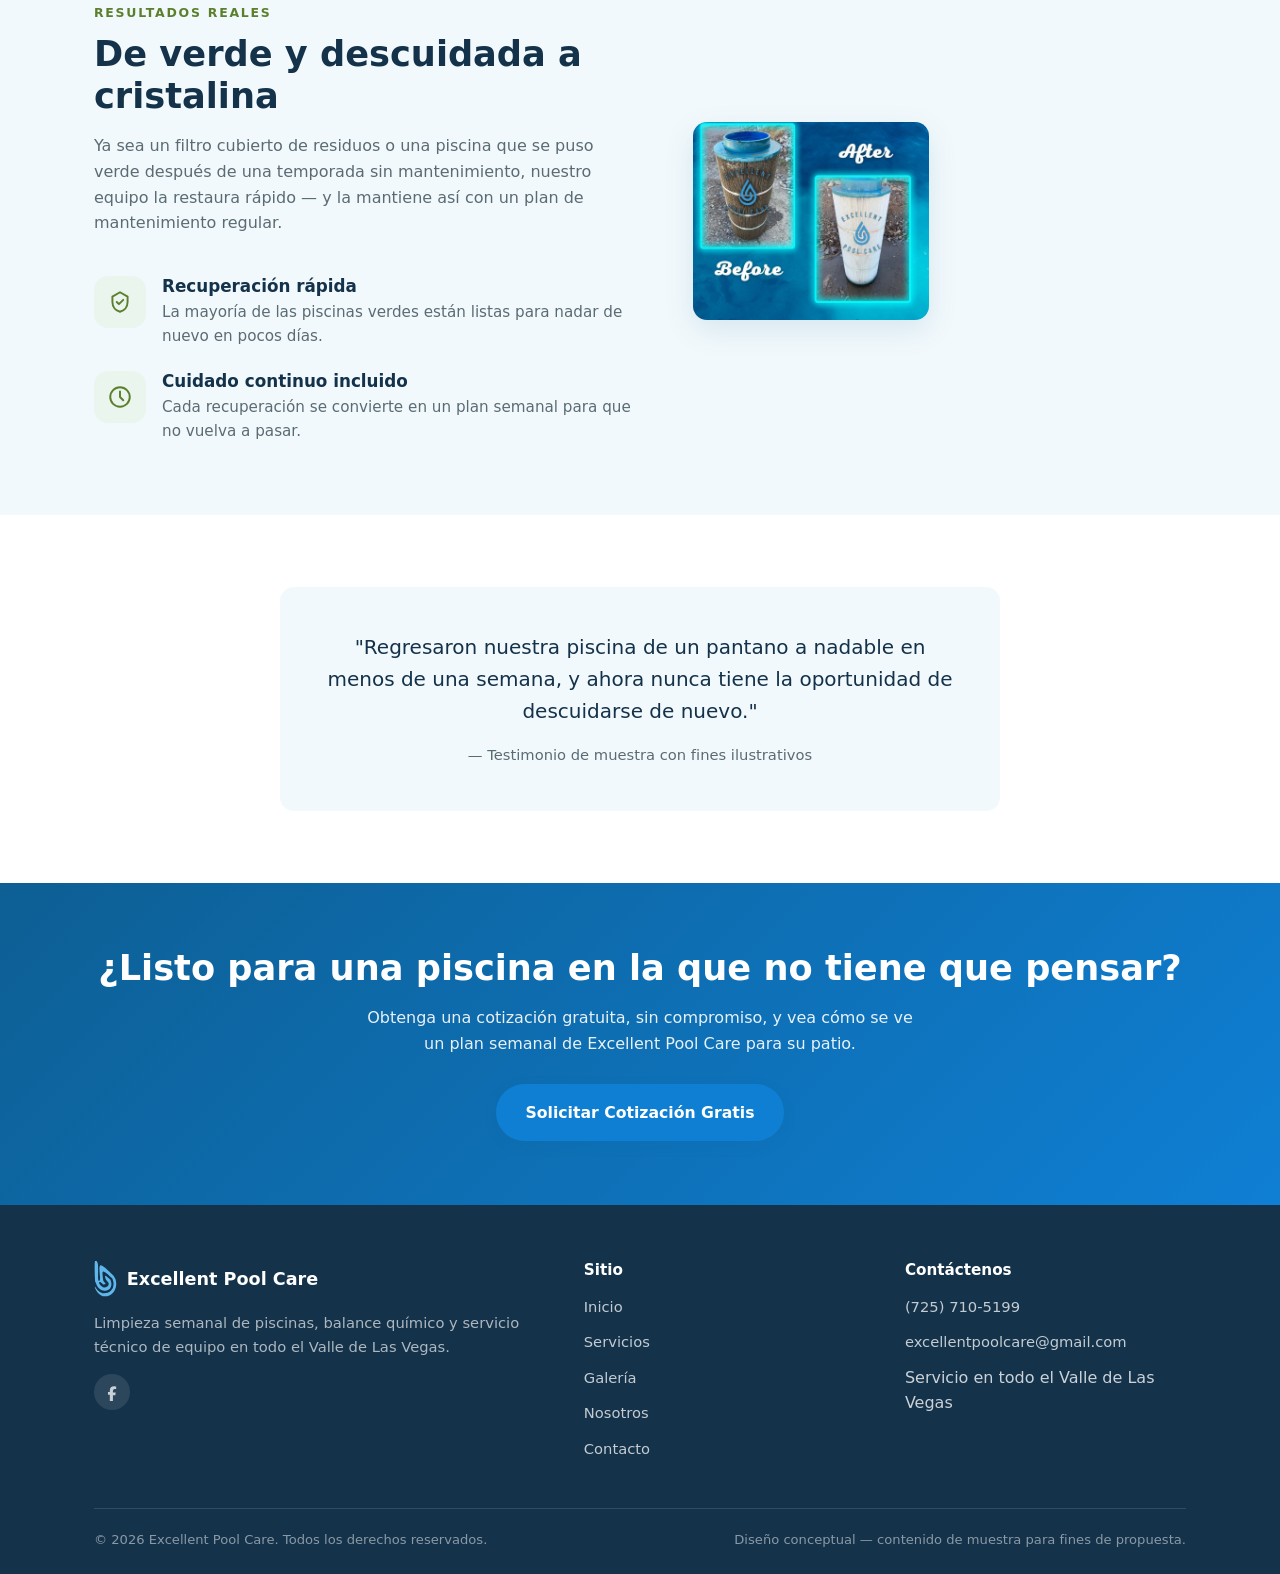
==== commit 1311db40: "Remove mockup banner now that the site is live Site is deployed to excellentpoolcare.com in producti" ====
--- a/es/index.html
+++ b/es/index.html
@@ -11,7 +11,6 @@
 </head>
 <body>
 
-<div class="mock-banner">Concepto de rediseño para <strong>Excellent Pool Care</strong> — contenido de muestra, no es el sitio en vivo.</div>
 
 <header class="site-header">
   <div class="container">
--- a/css/style.css
+++ b/css/style.css
@@ -508,17 +508,6 @@
   color: var(--color-primary-dark);
 }
 .badge-pill svg { width: 16px; height: 16px; color: var(--color-accent-dark); }
-
-.mock-banner {
-  background: #2c2416;
-  color: #f6d98a;
-  text-align: center;
-  font-size: 0.85rem;
-  font-weight: 600;
-  padding: 10px 16px;
-  letter-spacing: 0.02em;
-}
-.mock-banner strong { color: #fff; }
 
 /* ===== Footer ===== */
 .site-footer {
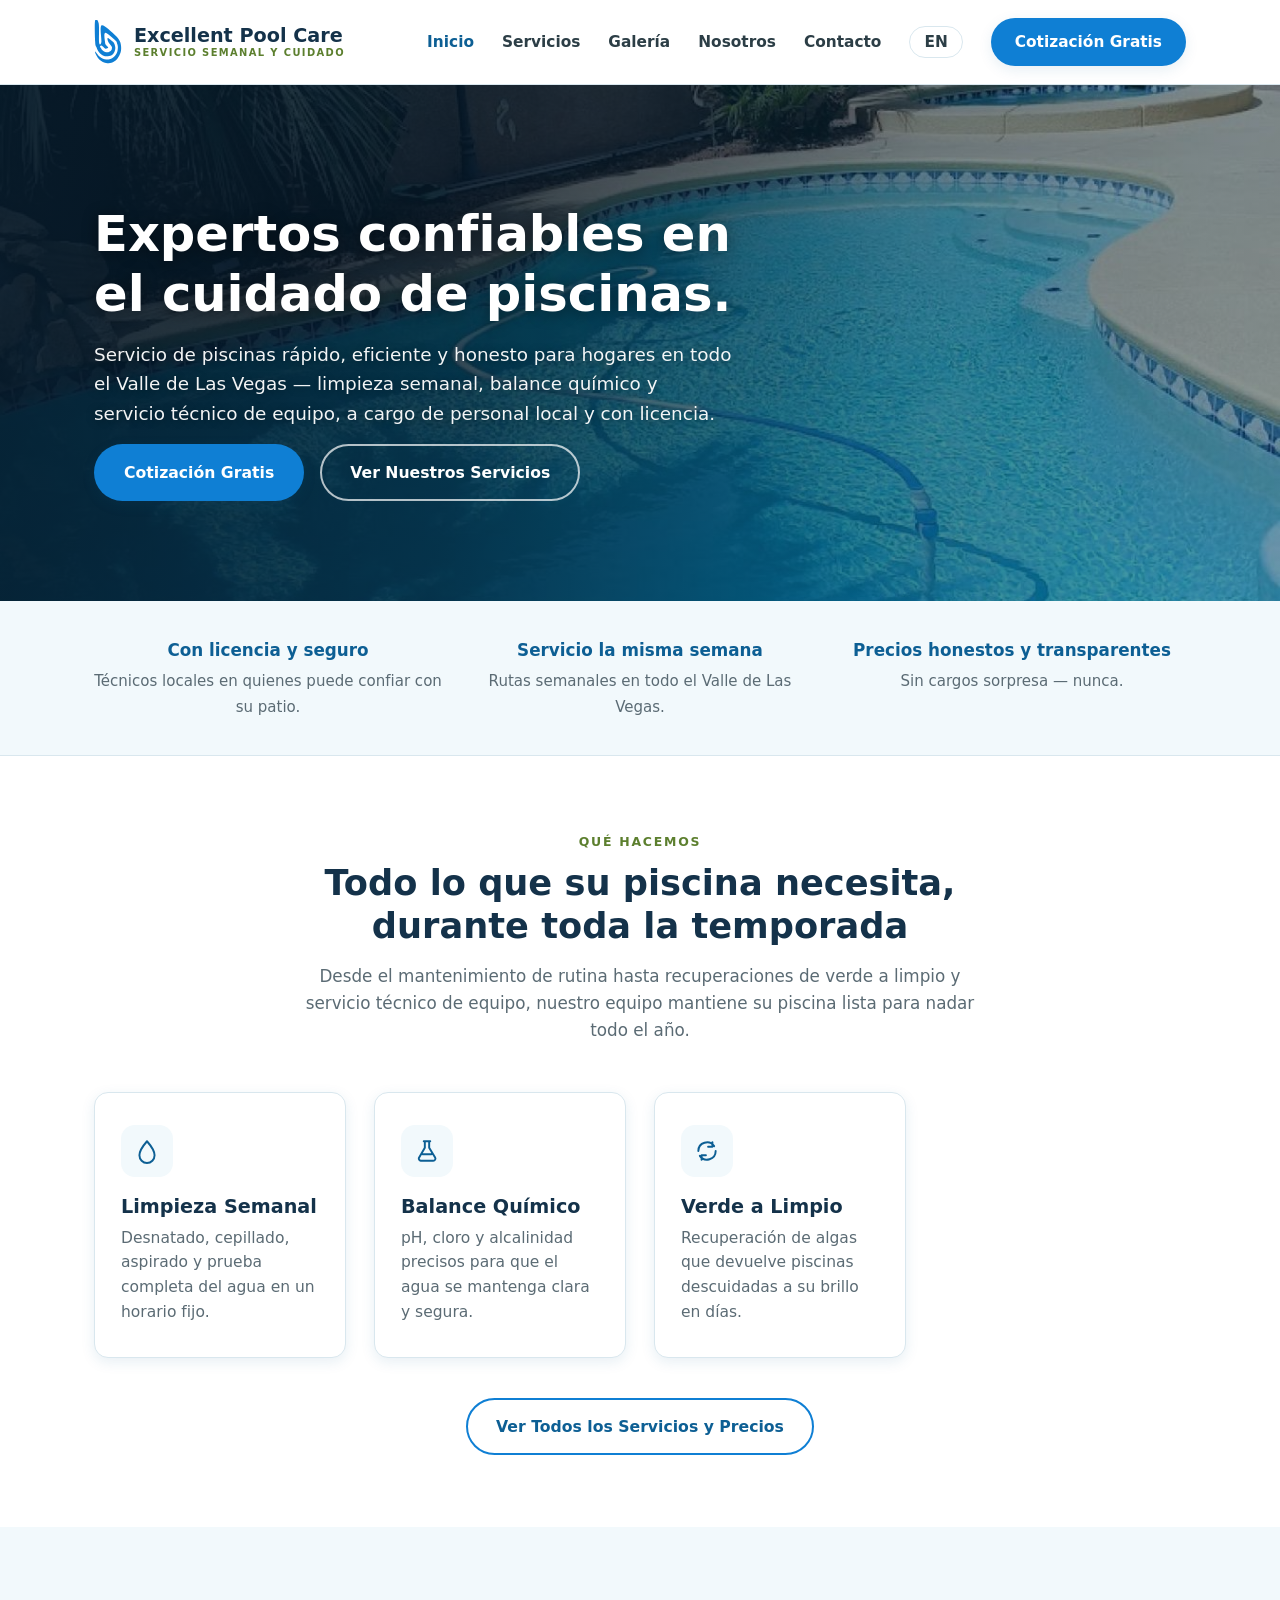
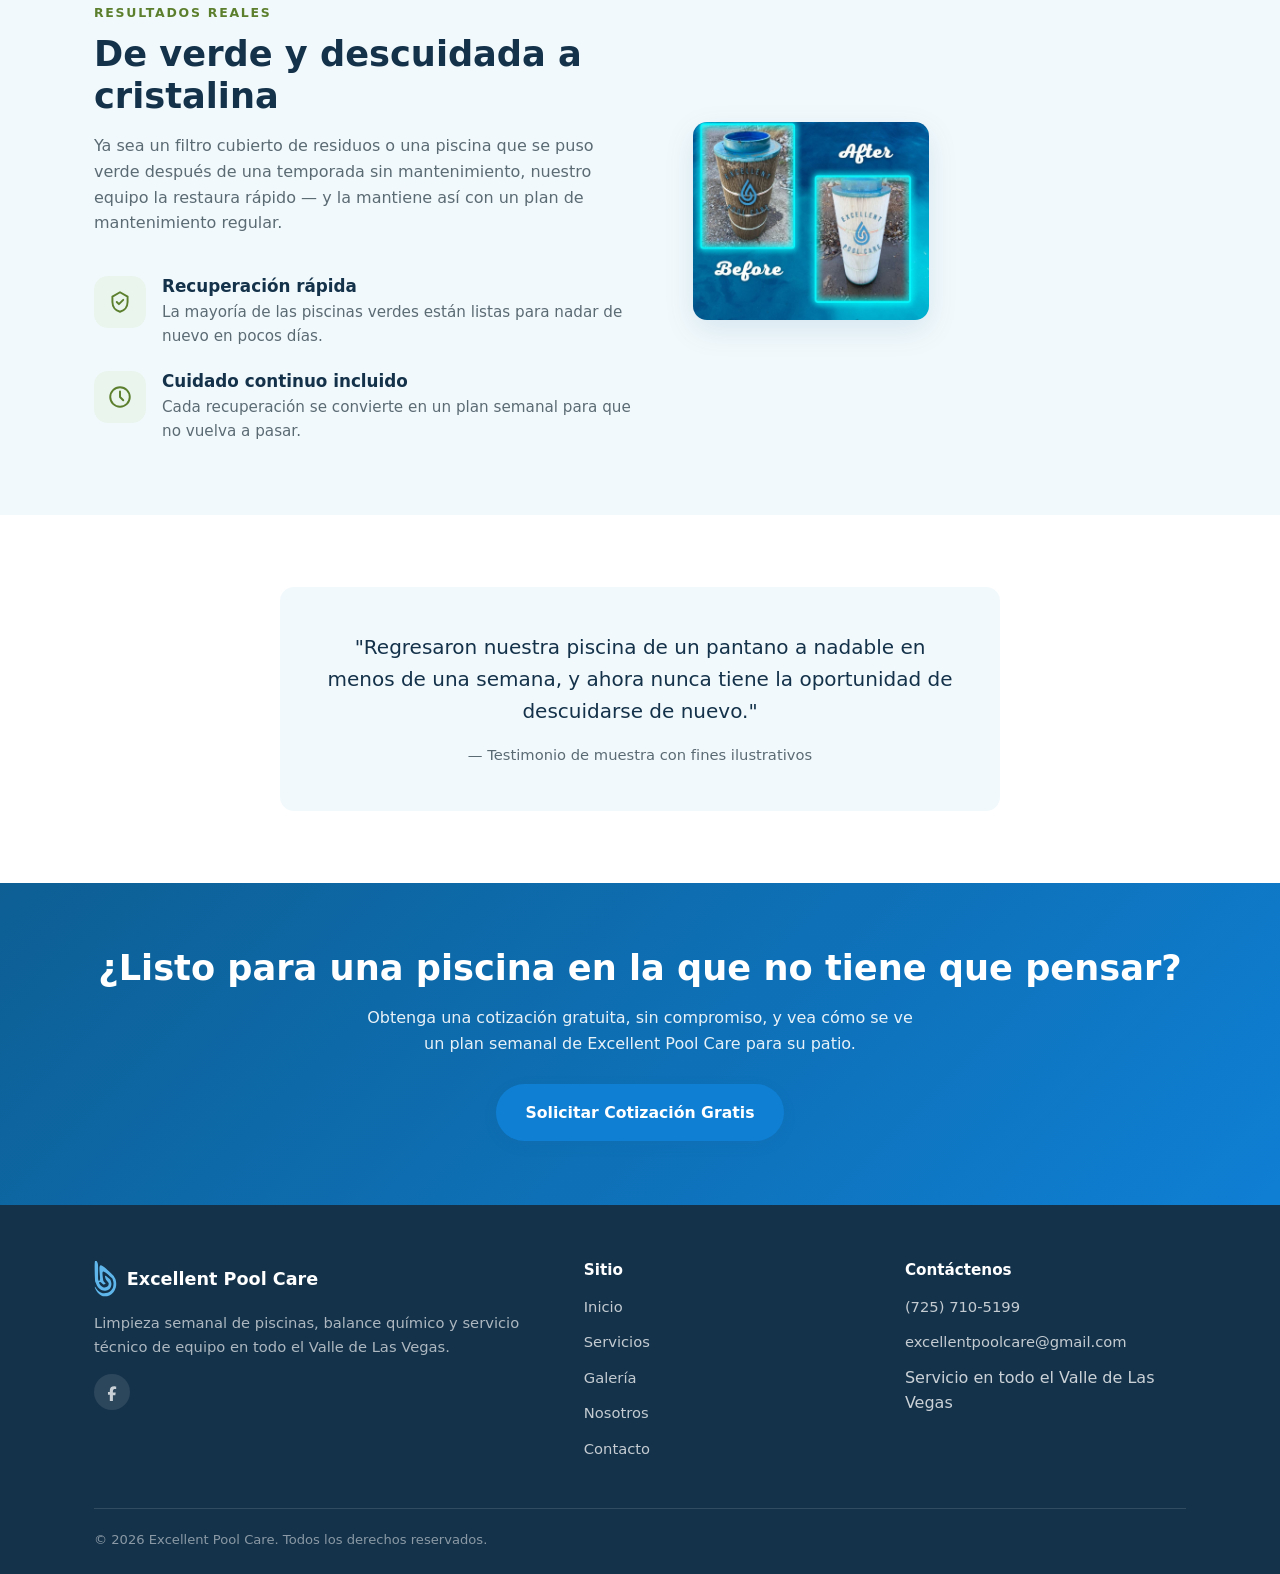
==== commit 608e4475: "Remove pitch-purposes footer line now that the site is live Same reasoning as the mockup banner remo" ====
--- a/es/index.html
+++ b/es/index.html
@@ -209,7 +209,6 @@
     </div>
     <div class="footer-bottom">
       <span>&copy; <span id="year"></span> Excellent Pool Care. Todos los derechos reservados.</span>
-      <span>Diseño conceptual — contenido de muestra para fines de propuesta.</span>
     </div>
   </div>
 </footer>
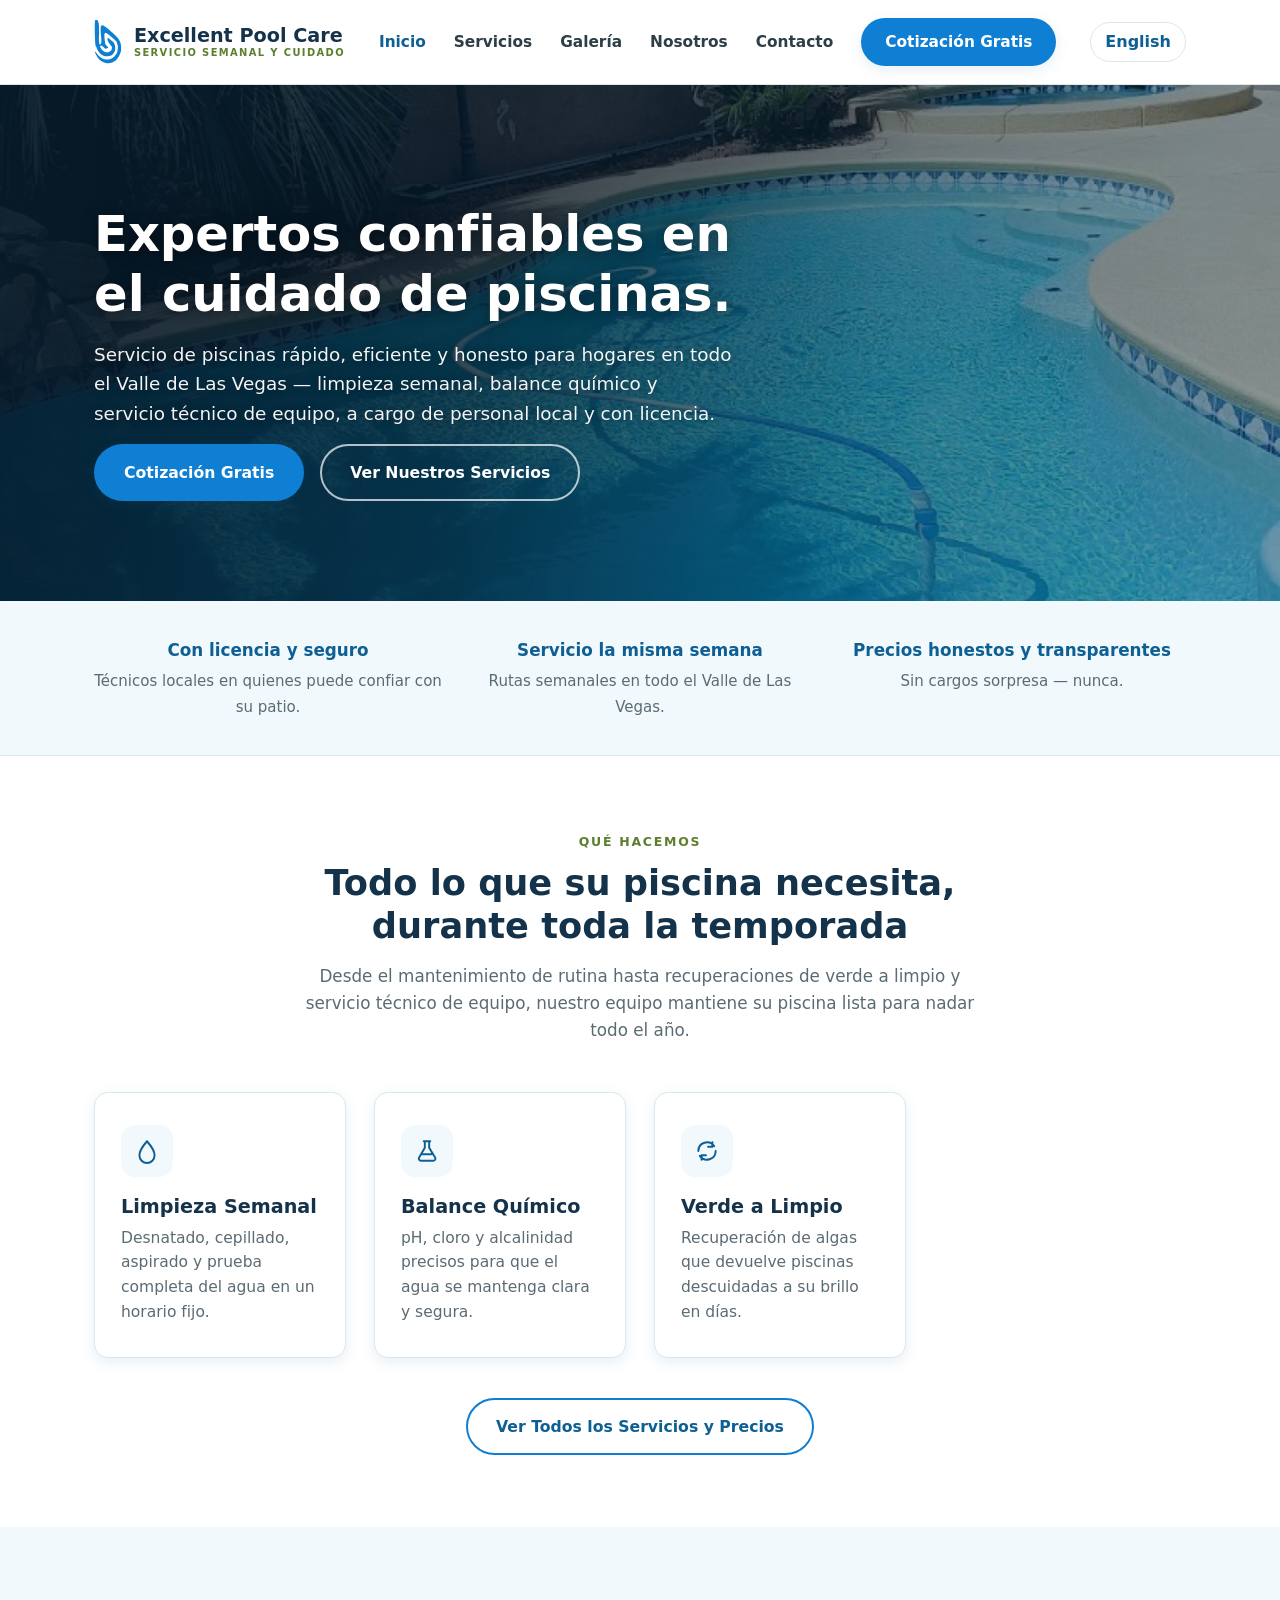
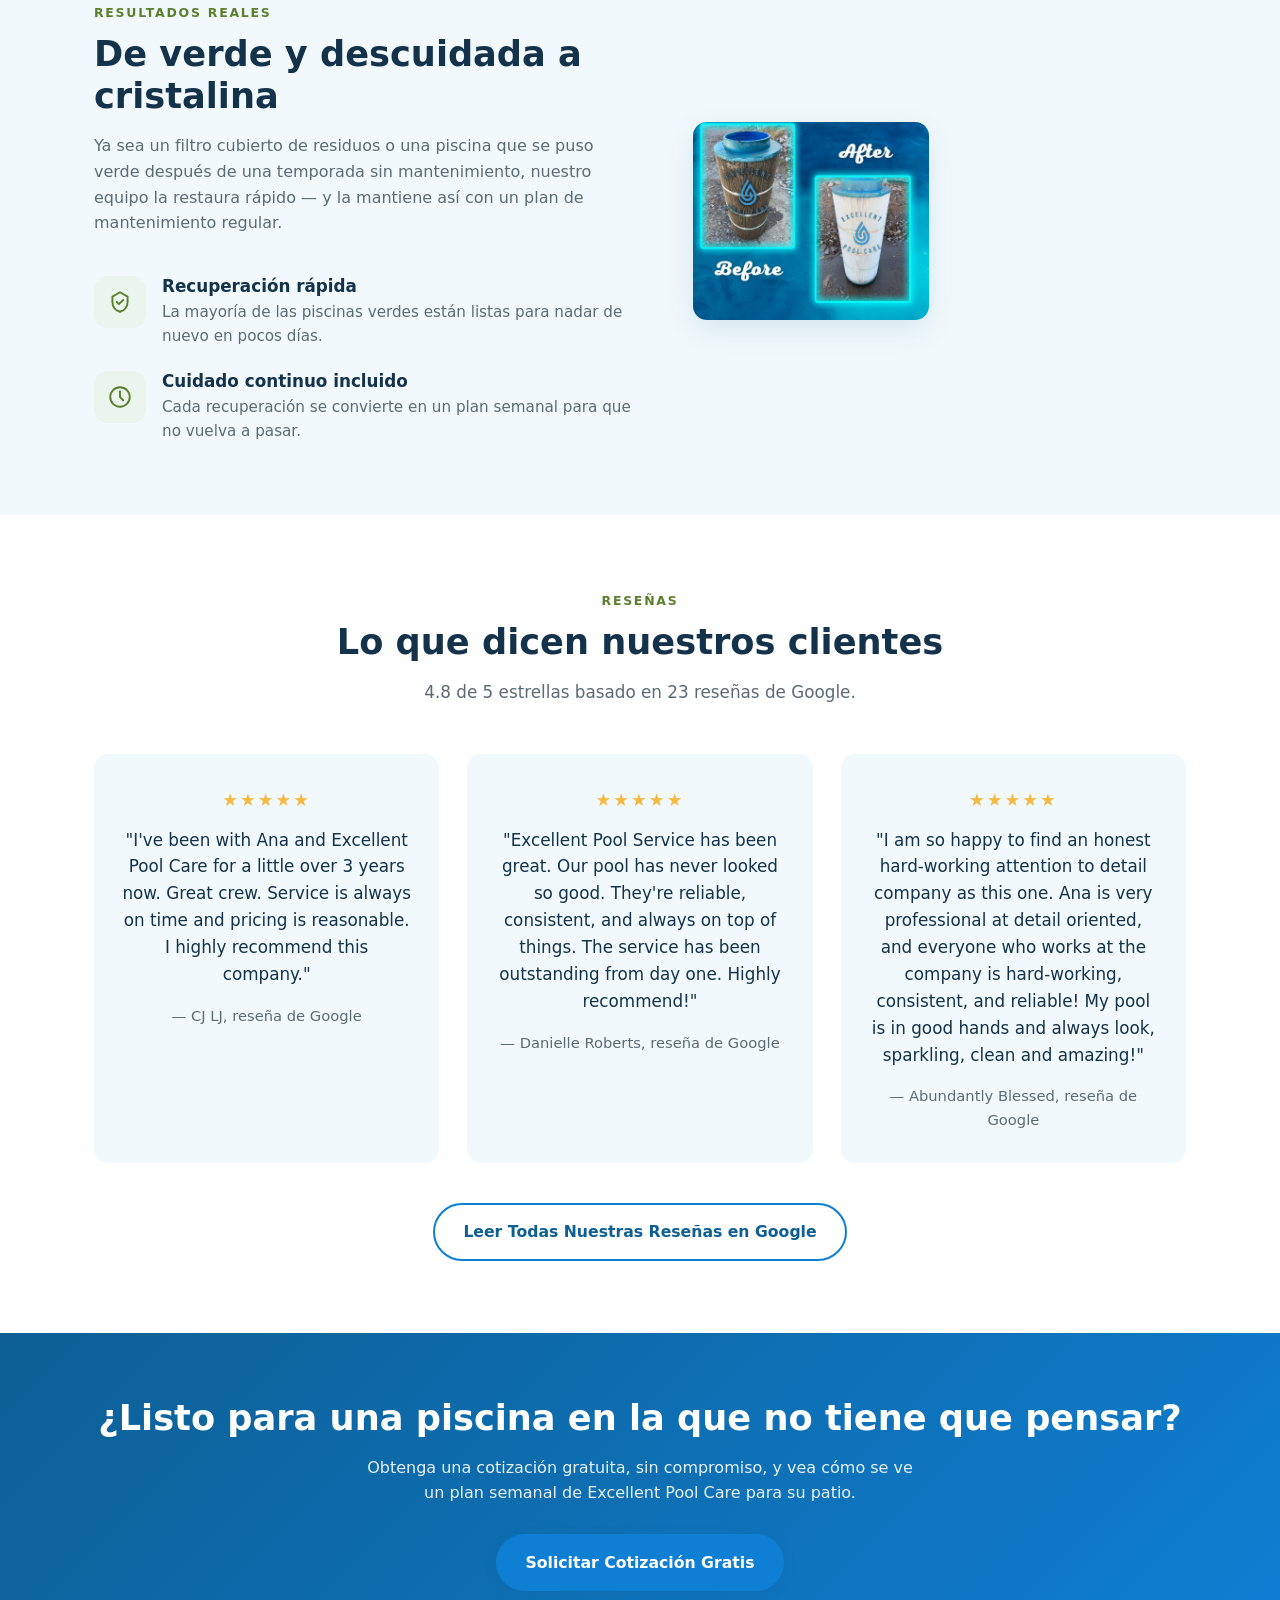
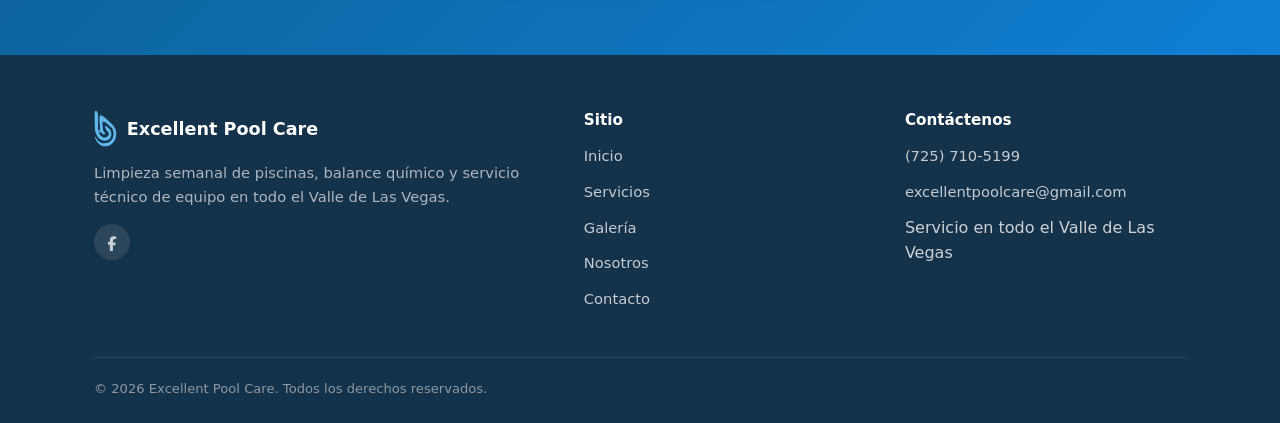
==== commit d6ce30d0: "Add real Google reviews, spell out language switcher, fix mobile visibility - Replace placeholder te" ====
--- a/es/index.html
+++ b/es/index.html
@@ -20,9 +20,6 @@
       </svg>
       <span class="brand-name">Excellent Pool Care<small>SERVICIO SEMANAL Y CUIDADO</small></span>
     </a>
-    <button class="nav-toggle" aria-label="Abrir menú de navegación" aria-expanded="false">
-      <span></span><span></span><span></span>
-    </button>
     <nav class="main-nav">
       <ul>
         <li><a href="index.html" aria-current="page">Inicio</a></li>
@@ -30,10 +27,15 @@
         <li><a href="gallery.html">Galería</a></li>
         <li><a href="about.html">Nosotros</a></li>
         <li><a href="contact.html">Contacto</a></li>
-        <li><a class="lang-switch" href="../index.html" aria-label="View this site in English">EN</a></li>
         <li><a class="btn btn-primary" href="contact.html">Cotización Gratis</a></li>
       </ul>
     </nav>
+    <div class="header-actions">
+      <a class="lang-switch" href="../index.html" aria-label="View this site in English">English</a>
+      <button class="nav-toggle" aria-label="Toggle navigation menu" aria-expanded="false">
+        <span></span><span></span><span></span>
+      </button>
+    </div>
   </div>
 </header>
 
@@ -153,9 +155,30 @@
   <!-- Testimonial -->
   <section>
     <div class="container">
-      <div class="testimonial" style="max-width: 720px; margin: 0 auto;">
-        <p class="quote">"Regresaron nuestra piscina de un pantano a nadable en menos de una semana, y ahora nunca tiene la oportunidad de descuidarse de nuevo."</p>
-        <p class="attribution">— Testimonio de muestra con fines ilustrativos</p>
+      <div class="section-head">
+        <span class="eyebrow">Reseñas</span>
+        <h2>Lo que dicen nuestros clientes</h2>
+        <p>4.8 de 5 estrellas basado en 23 reseñas de Google.</p>
+      </div>
+      <div class="grid grid-3">
+        <div class="testimonial">
+          <div class="stars" aria-label="5 de 5 estrellas">★★★★★</div>
+          <p class="quote">"I've been with Ana and Excellent Pool Care for a little over 3 years now. Great crew. Service is always on time and pricing is reasonable. I highly recommend this company."</p>
+          <p class="attribution">— CJ LJ, reseña de Google</p>
+        </div>
+        <div class="testimonial">
+          <div class="stars" aria-label="5 de 5 estrellas">★★★★★</div>
+          <p class="quote">"Excellent Pool Service has been great. Our pool has never looked so good. They're reliable, consistent, and always on top of things. The service has been outstanding from day one. Highly recommend!"</p>
+          <p class="attribution">— Danielle Roberts, reseña de Google</p>
+        </div>
+        <div class="testimonial">
+          <div class="stars" aria-label="5 de 5 estrellas">★★★★★</div>
+          <p class="quote">"I am so happy to find an honest hard-working attention to detail company as this one. Ana is very professional at detail oriented, and everyone who works at the company is hard-working, consistent, and reliable! My pool is in good hands and always look, sparkling, clean and amazing!"</p>
+          <p class="attribution">— Abundantly Blessed, reseña de Google</p>
+        </div>
+      </div>
+      <div class="text-center mt-lg">
+        <a href="https://share.google/Bl6mwe2OlHzrj1QiG" class="btn btn-secondary" target="_blank" rel="noopener">Leer Todas Nuestras Reseñas en Google</a>
       </div>
     </div>
   </section>
--- a/css/style.css
+++ b/css/style.css
@@ -144,6 +144,8 @@
   font-weight: 600;
 }
 
+.header-actions { display: flex; align-items: center; gap: 14px; }
+
 .nav-toggle {
   display: none;
   flex-direction: column;
@@ -370,12 +372,18 @@
 .testimonial {
   background: var(--color-surface);
   border-radius: var(--radius);
-  padding: 44px;
+  padding: 32px 28px;
   text-align: center;
+}
+.testimonial .stars {
+  color: #f5b942;
+  letter-spacing: 2px;
+  font-size: 1.1rem;
+  margin-bottom: 12px;
 }
 .testimonial .quote {
   font-family: var(--font-heading);
-  font-size: 1.25rem;
+  font-size: 1.05rem;
   color: var(--color-ink);
   margin-bottom: 16px;
 }
@@ -471,6 +479,17 @@
 
 form.contact-form { display: grid; gap: 18px; }
 .form-row { display: grid; grid-template-columns: 1fr 1fr; gap: 18px; }
+.form-status {
+  margin: 0;
+  padding: 12px 14px;
+  border-radius: 10px;
+  font-size: 0.92rem;
+  font-weight: 600;
+  background: var(--color-surface);
+  color: var(--color-text);
+}
+.form-status-success { background: var(--color-surface-alt); color: var(--color-accent-dark); }
+.form-status-error { background: #fdecec; color: #b3261e; }
 label { font-weight: 600; font-size: 0.9rem; color: var(--color-ink); margin-bottom: 6px; display: block; }
 input, textarea, select {
   width: 100%;
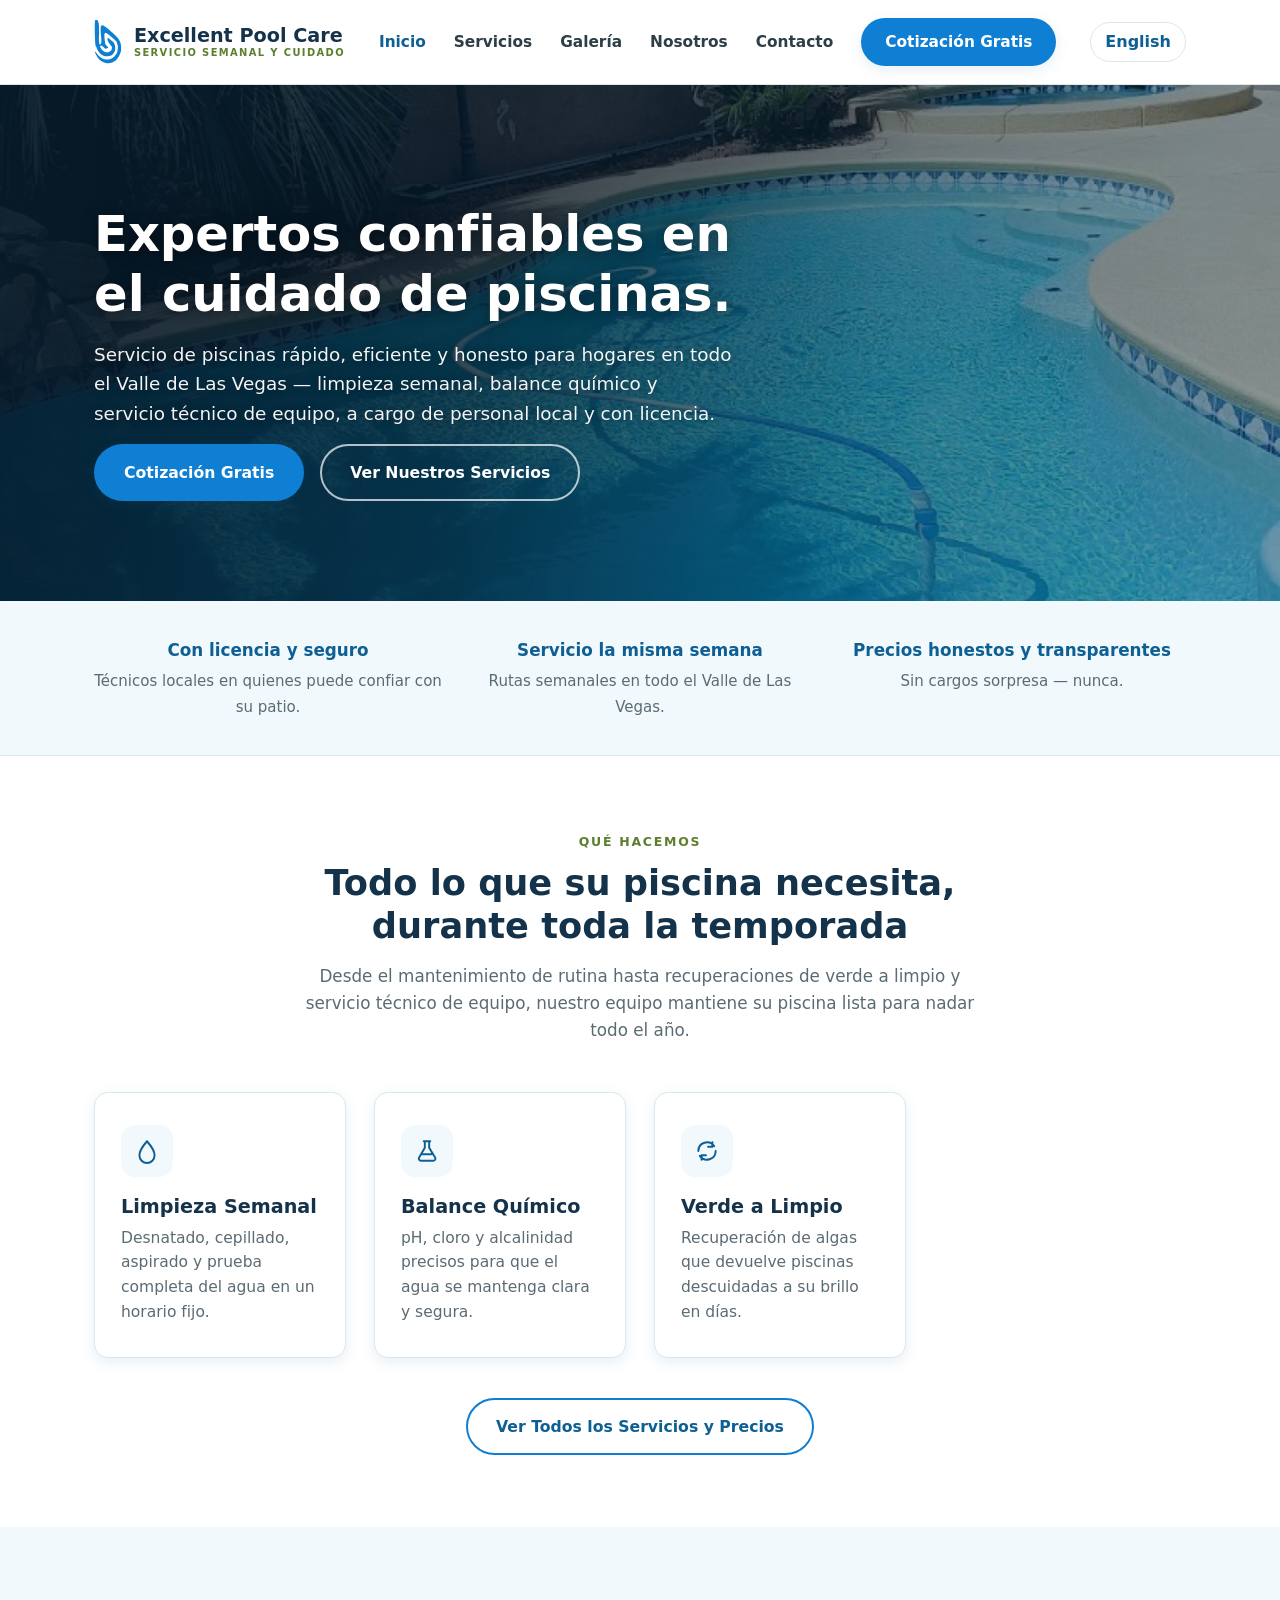
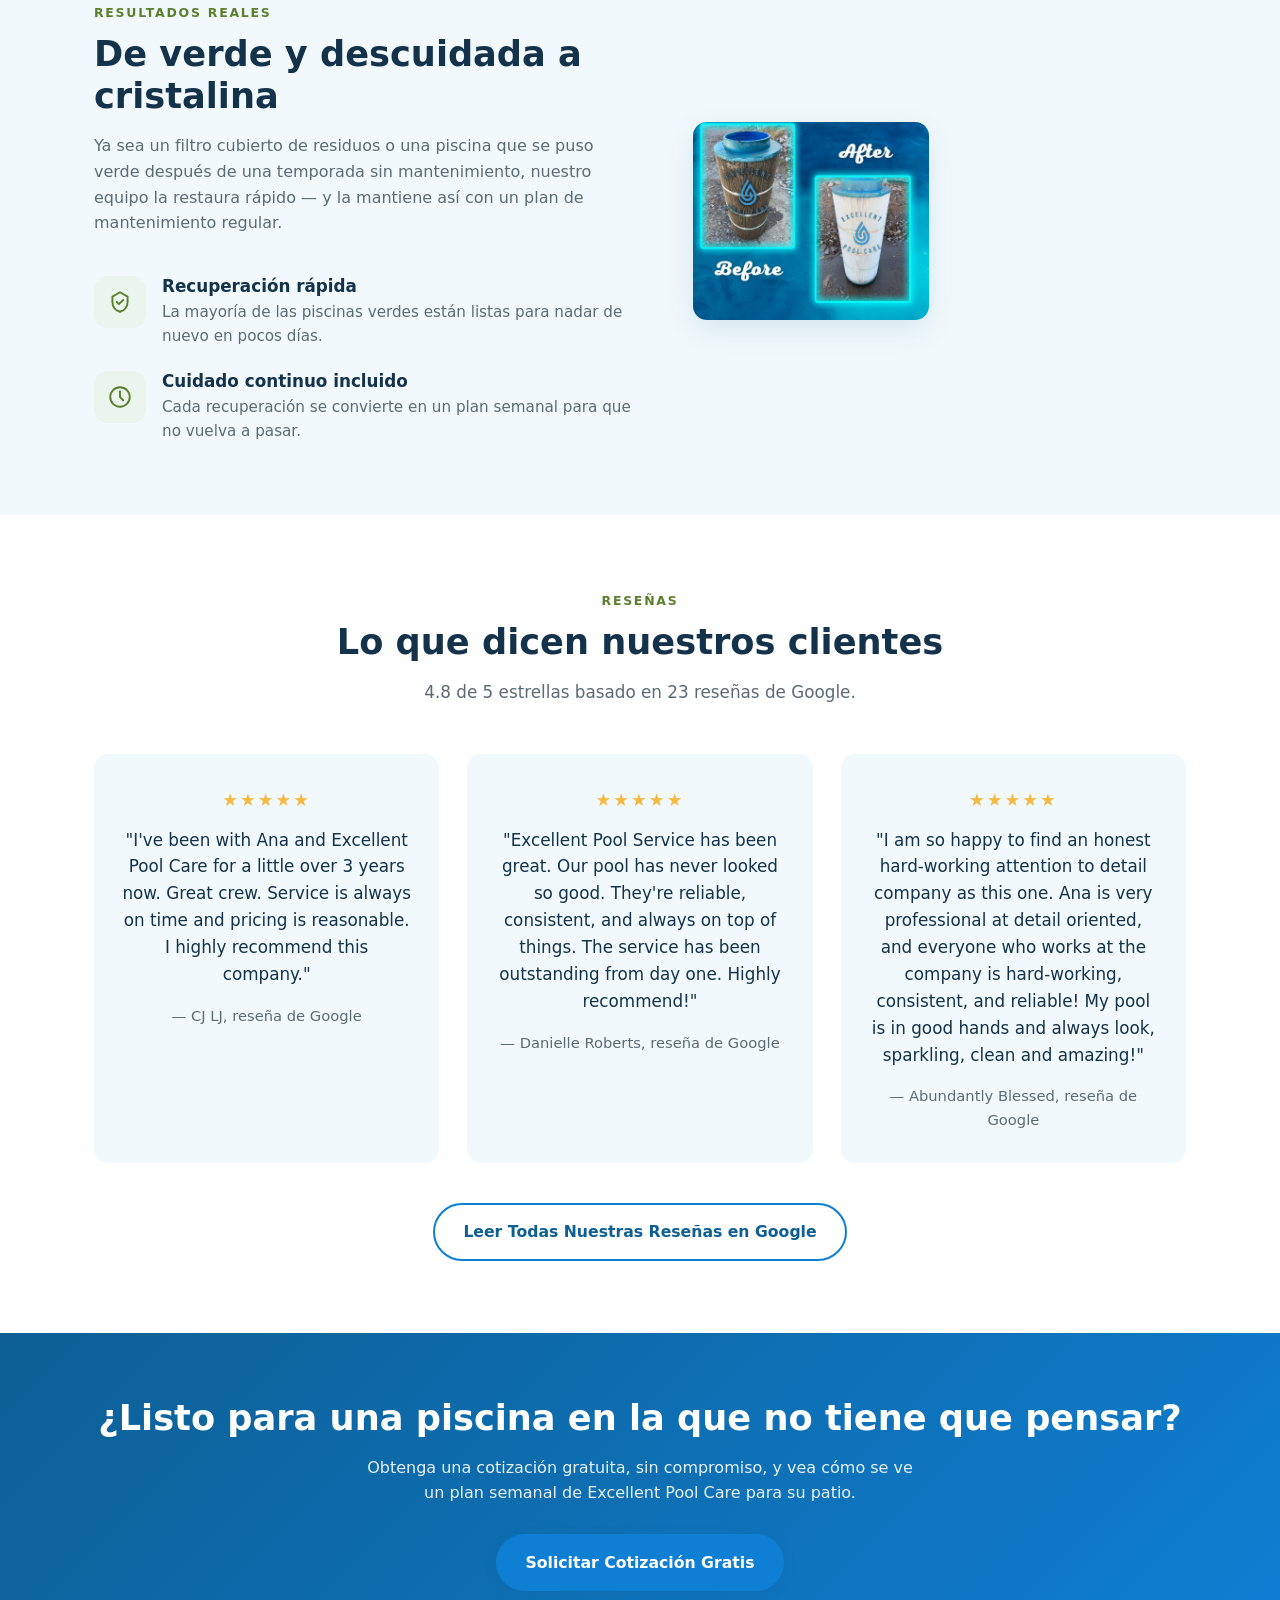
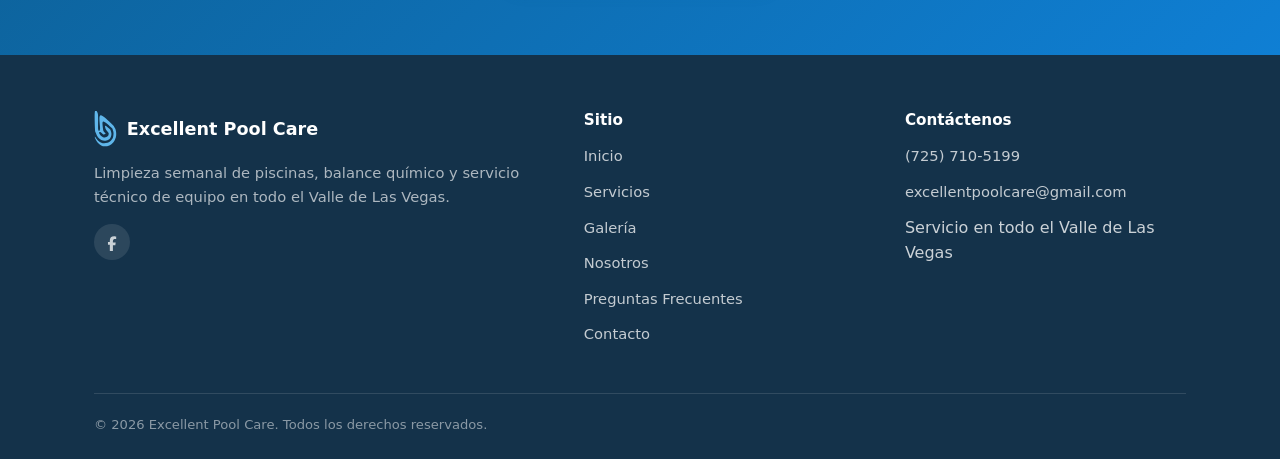
==== commit 0c1a9a2a: "Add FAQ page in English and Spanish, link from footers Co-Authored-By: Claude Haiku 5.5 <noreply@ant" ====
--- a/es/index.html
+++ b/es/index.html
@@ -218,6 +218,7 @@
           <li><a href="services.html">Servicios</a></li>
           <li><a href="gallery.html">Galería</a></li>
           <li><a href="about.html">Nosotros</a></li>
+          <li><a href="faq.html">Preguntas Frecuentes</a></li>
           <li><a href="contact.html">Contacto</a></li>
         </ul>
       </div>
